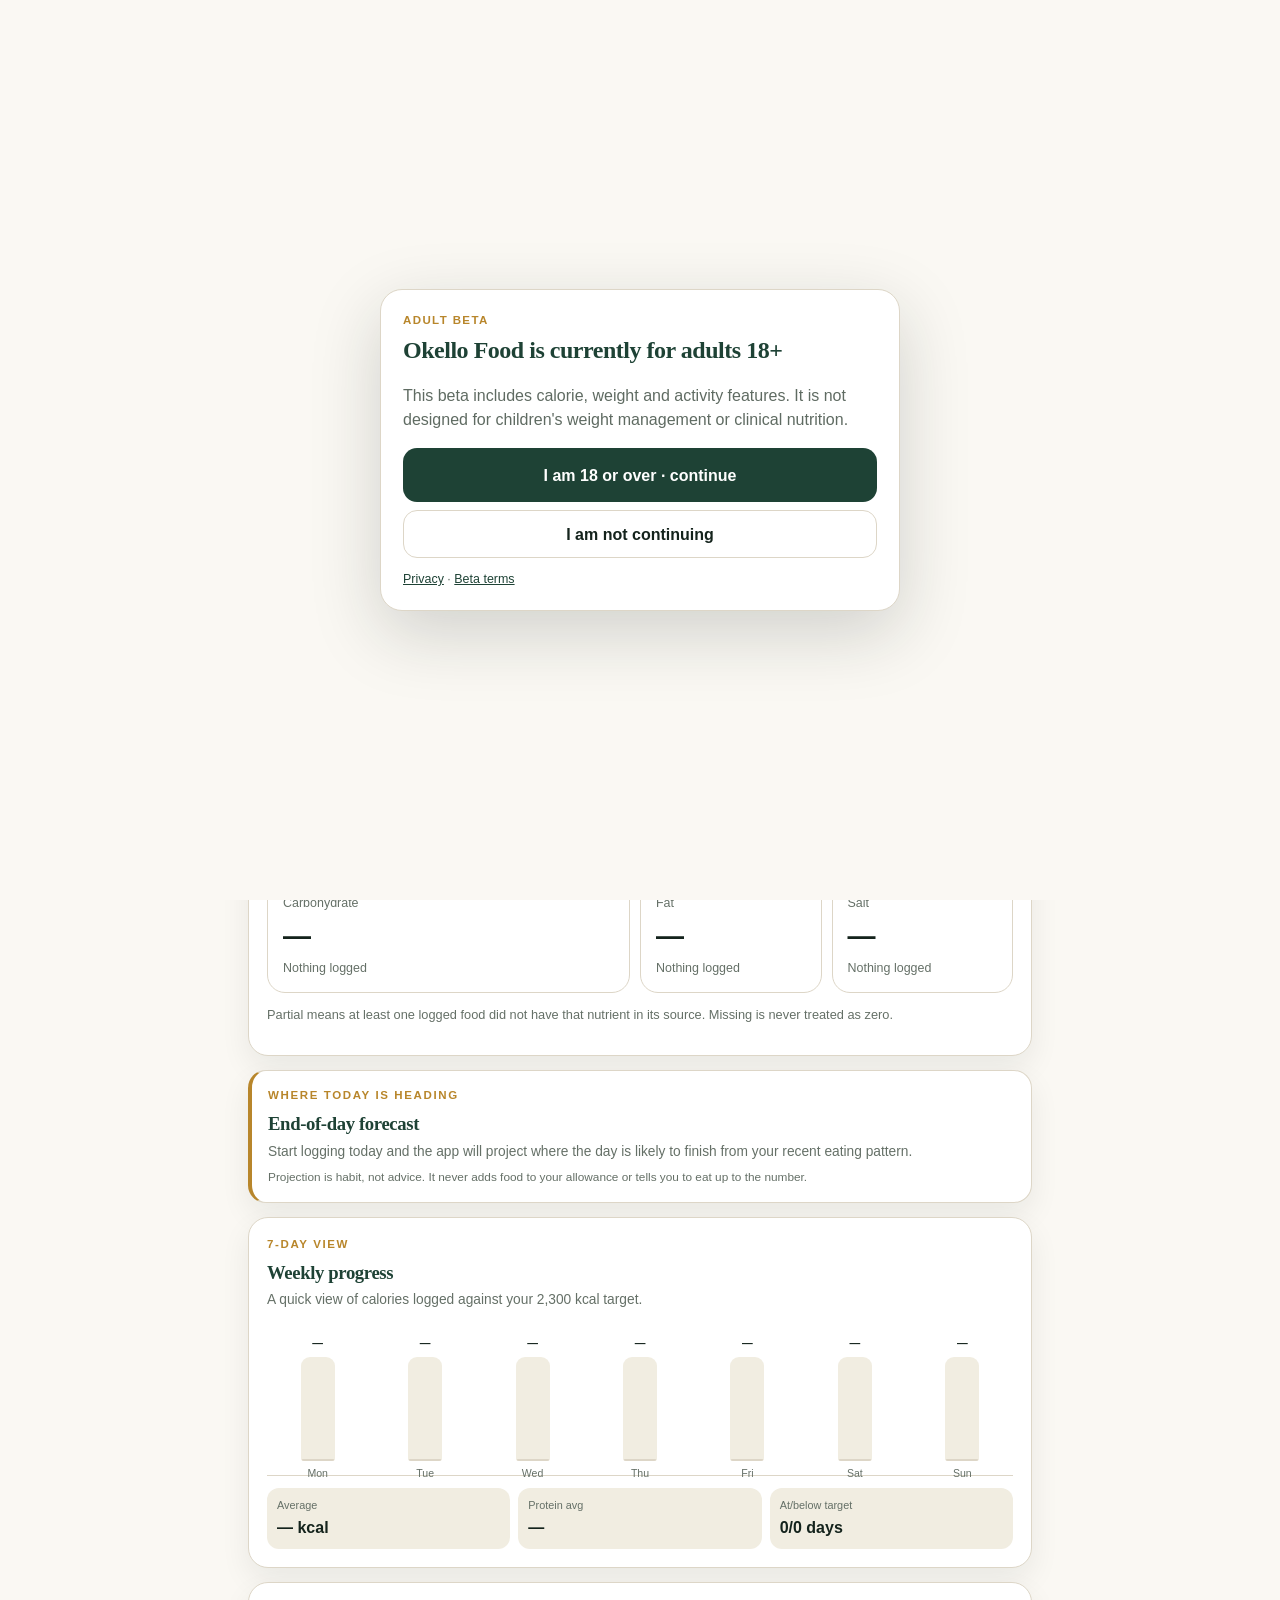
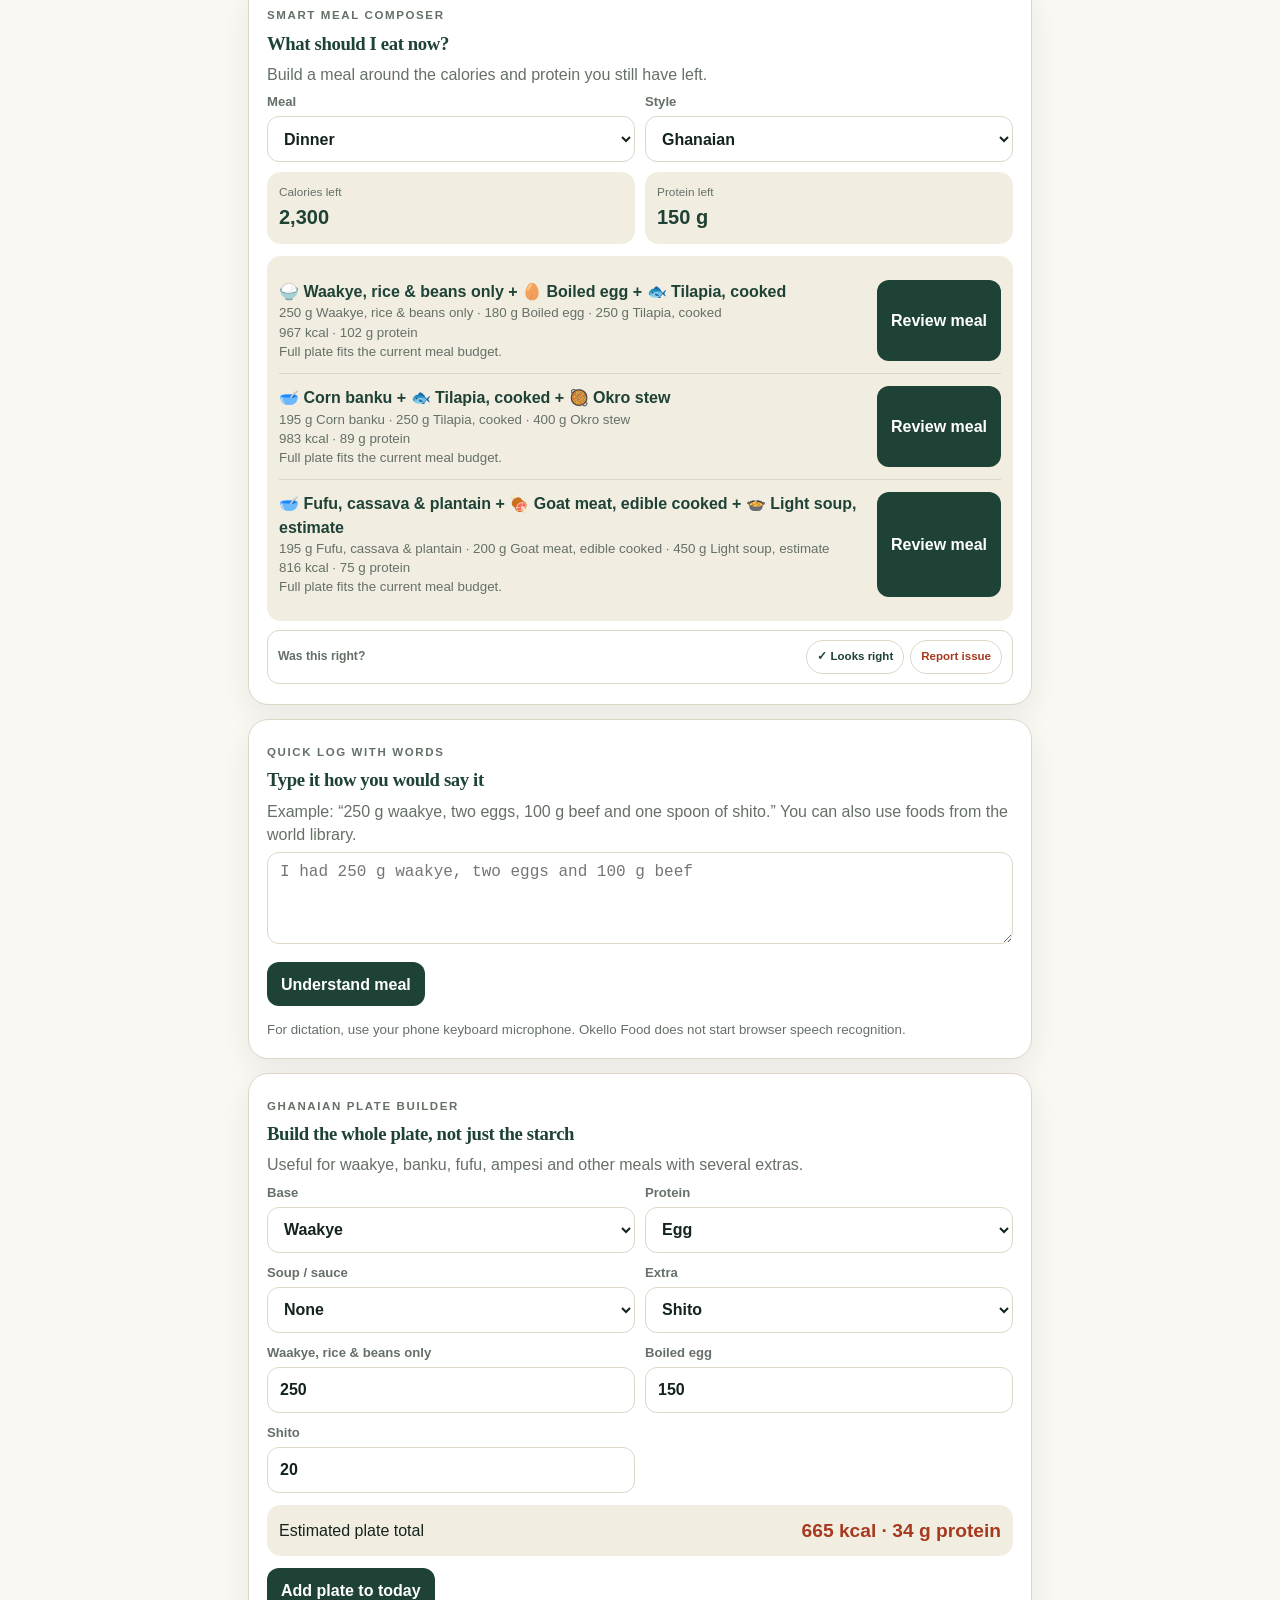
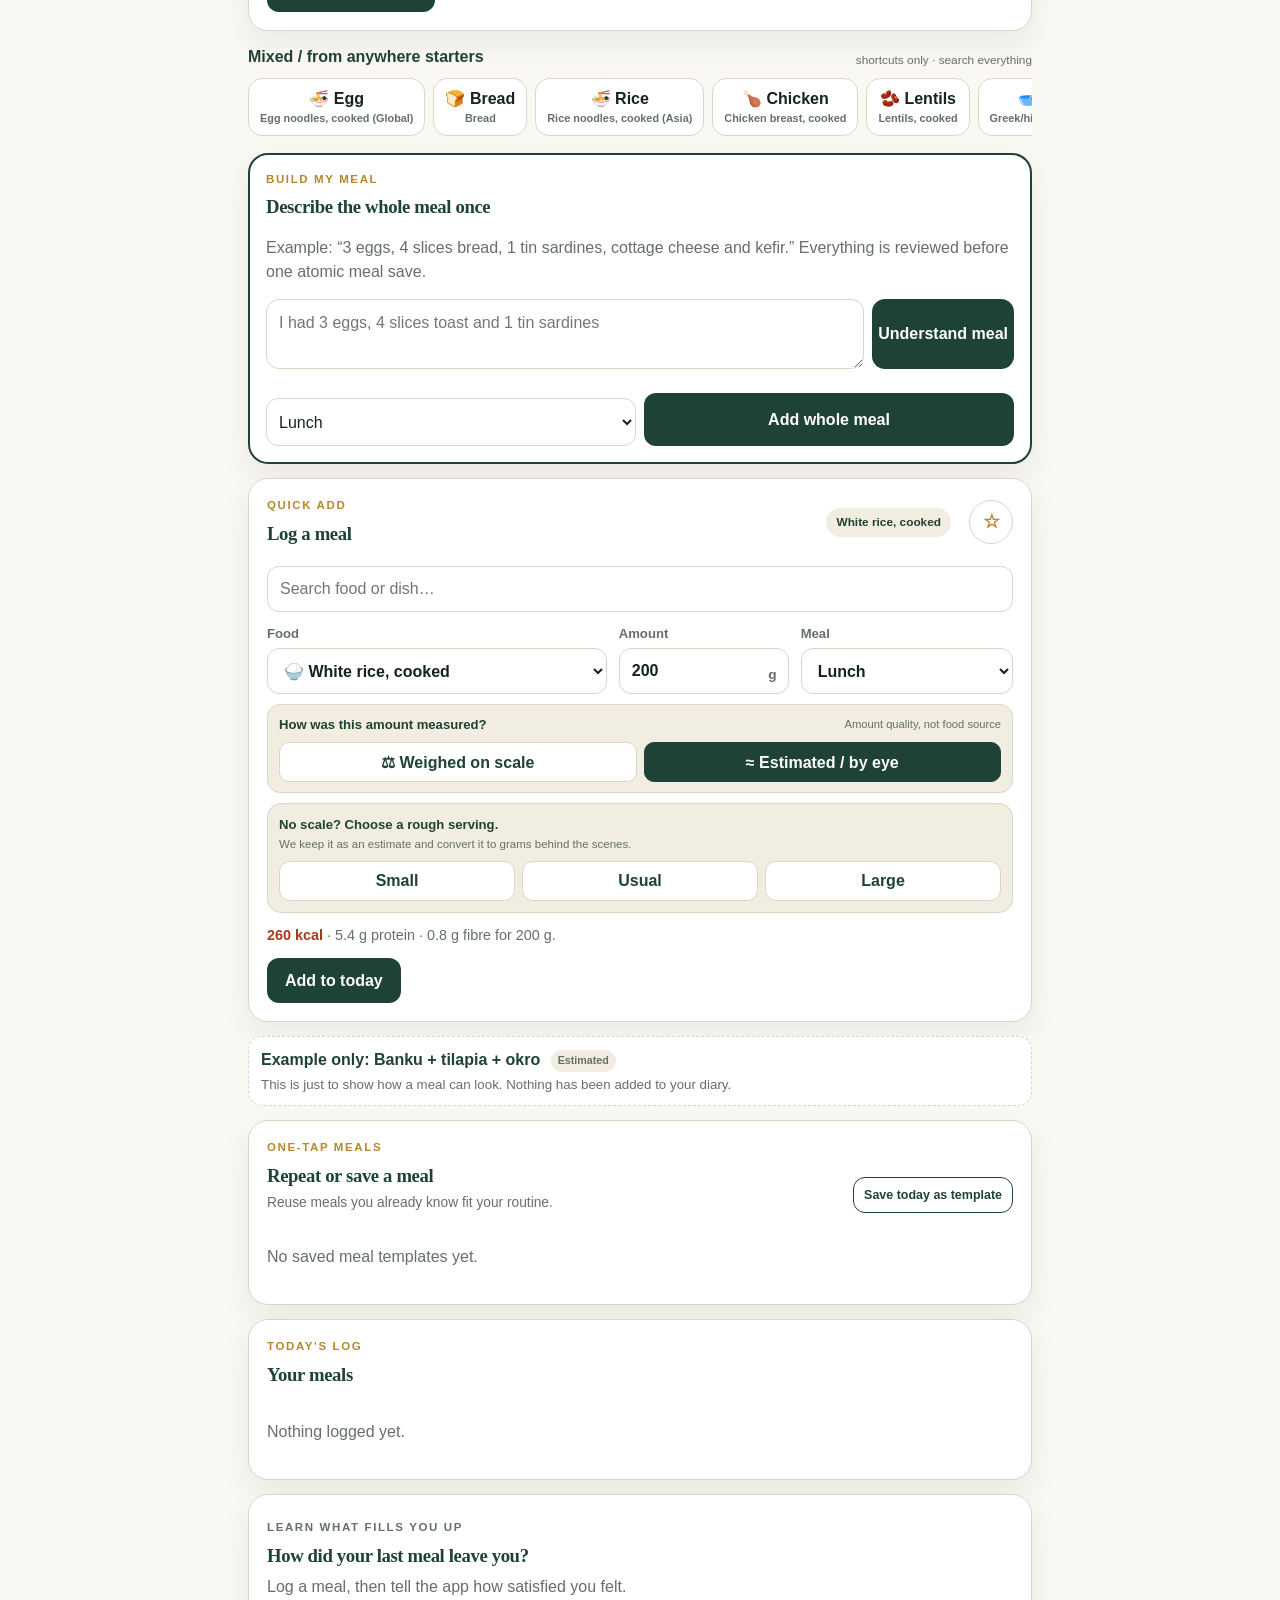
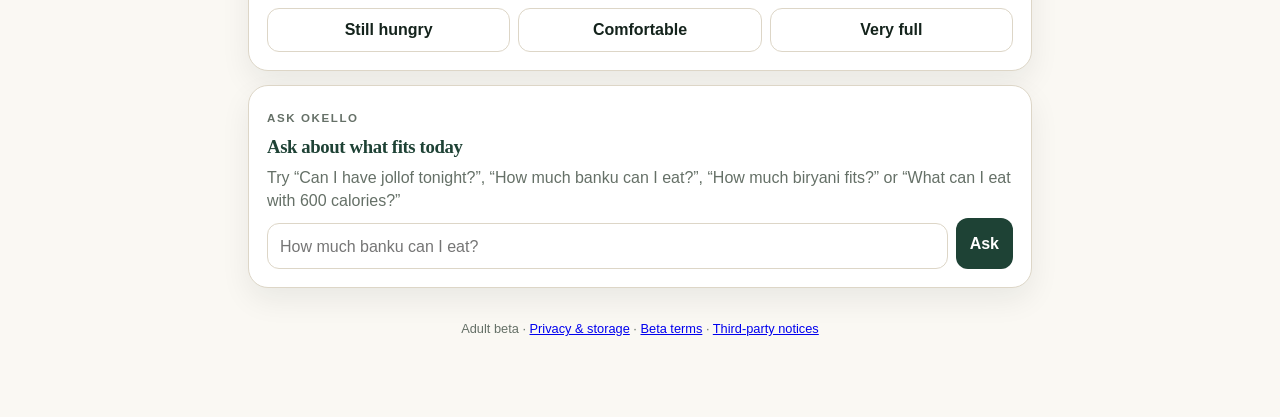
==== index.html @ ccc706e5 "Salt on the Today screen; release v49 Fourth score card sums only entries whose salt is known and re" ====
<!DOCTYPE html>
<html lang="en-GB" class="targets-unconfirmed">
<head>
  <meta charset="utf-8">
  <meta name="viewport" content="width=device-width, initial-scale=1, viewport-fit=cover">
  <meta name="theme-color" content="#1E4235">
  <meta name="apple-mobile-web-app-capable" content="yes">
  <meta name="apple-mobile-web-app-status-bar-style" content="default">
  <meta name="apple-mobile-web-app-title" content="Okello Food">
  <meta name="format-detection" content="telephone=no">
  <meta name="okello-build-id" content="v49-static-20261016-repository-salt-1">
  <title>Okello Food Tracker</title>
  <link rel="manifest" href="manifest.webmanifest">
  <link rel="apple-touch-icon" href="assets/icon-192.png">
  <link rel="icon" href="assets/icon-192.png">
  <link rel="stylesheet" href="styles.css?v=49">
  <style id="target-safety-first-paint">html.targets-unconfirmed .progress-wrap,html.targets-unconfirmed .smart-box{display:none!important}</style>
</head>
<body>
  <div class="app-shell">
    <header class="masthead">
      <div>
        <p class="eyebrow">PERSONAL FOOD TRACKER</p>
        <h1>Okello Food</h1>
        <p class="standfirst">Food from around the world, understood in portions that make sense. West African depth, global usefulness, and your own foods when the library does not know them yet.</p>
      </div>
      <button id="installBtn" class="ghost-btn install-btn" hidden type="button">Add to Home Screen</button>
    </header>

    <section id="v44PrimaryQuestion" class="v44-question" aria-labelledby="v44PrimaryQuestionTitle">
      <h2 id="v44PrimaryQuestionTitle">What did you eat?</h2>
      <p>Search the food first. You can be approximate about the amount.</p>
    </section>

    <nav class="tabs" aria-label="Main sections">
      <button class="tab active" data-tab="today" type="button">Today</button>
      <button class="tab" data-tab="foods" type="button">Foods</button>
      <button class="tab" data-tab="recipes" type="button">Recipes</button>
      <button class="tab" data-tab="history" type="button">History</button>
      <button class="tab" data-tab="settings" type="button">Settings</button>
    </nav>

    <main>
      <section id="tab-today" class="panel active" aria-labelledby="todayTitle">
        <div class="date-row">
          <div><p class="eyebrow">TODAY</p><h2 id="todayTitle"></h2></div>
          <button id="clearTodayBtn" class="text-btn danger" type="button">Clear log</button>
        </div>

        <div class="score-grid">
          <article class="score-card hero-score"><span>Calories</span><strong id="todayCalories">0</strong><small id="calRemainText">Target not set yet</small></article>
          <article class="score-card"><span>Protein</span><strong id="todayProtein">0 g</strong><small id="proteinRemainText">Target not set yet</small></article>
          <article class="score-card"><span>Fibre</span><strong id="todayFibre">0 g</strong><small>From logged foods</small></article>
          <article class="score-card"><span>Salt</span><strong id="todaySalt">—</strong><small id="saltNote">No salt data for today's foods yet</small></article>
        </div>
        <div class="progress-wrap" aria-label="Calorie target progress"><div id="calorieBar" class="progress-bar"></div></div>

        <section class="card quick-add-card">
          <div class="section-heading"><div><p class="eyebrow">QUICK ADD</p><h3>Log a meal</h3></div><span id="selectedFoodBadge" class="pill">Choose a food</span></div>
          <div class="food-search-wrap"><input id="foodSearch" type="search" placeholder="Search food or dish…" autocomplete="off" aria-label="Search foods"><div id="foodSuggestions" class="suggestions" hidden></div></div>
          <div class="form-grid">
            <label>Food<select id="foodSelect"></select></label>
            <label>Amount<div class="input-with-unit"><input id="gramsInput" type="number" inputmode="decimal" min="1" max="5000" value="200"><span>g</span></div></label>
            <label>Meal<select id="mealSelect"><option>Lunch</option><option>Dinner</option><option>Snack</option><option>Other</option></select></label>
          </div>
          <div class="smart-box" aria-live="polite"><div><span class="smart-label">SMART PORTION</span><strong id="smartPortion">—</strong><small id="smartPortionNote">Choose a food first.</small></div><button id="useSmartPortionBtn" class="secondary-btn mini" type="button">Use suggestion</button></div>
          <div id="quickCalc" class="calc-readout" aria-live="polite"></div>
          <button id="addFoodBtn" class="primary-btn" type="button">Add to today</button>
        </section>

        <section class="card"><div class="section-heading"><div><p class="eyebrow">TODAY'S LOG</p><h3>Your meals</h3></div></div><div id="todayLog" class="log-list empty-state">Nothing logged yet.</div></section>
      </section>

      <section id="tab-foods" class="panel" aria-labelledby="foodsTitle">
        <div class="section-heading top-gap"><div><p class="eyebrow">BROWSE FOODS</p><h2 id="foodsTitle">Foods from around the world</h2></div></div>
        <p class="lede">Search everyday staples and dishes across regions. West African foods have deeper coverage today; every region remains searchable, and packet labels or your own recipes are preferred when they are better evidence.</p>
        <input id="librarySearch" class="full-search" type="search" placeholder="Search foods, dishes or cuisines..." aria-label="Search the food library">
        <div class="chips" id="categoryChips"></div>
        <div id="foodLibrary" class="food-grid"></div>

        <section class="card custom-food-card">
          <p class="eyebrow">ADD ANY FOOD</p><h3>Save a food that is not on the list</h3>
          <p class="muted">For packaged food, enter or scan the barcode and I will try to pull the nutrition automatically. If it is not found, copy the values from the label per 100 g.</p>
          <div class="barcode-row"><label>Barcode<input id="barcodeInput" type="text" inputmode="numeric" autocomplete="off" placeholder="e.g. 5000112637922"></label><button id="lookupBarcodeBtn" class="secondary-btn" type="button">Look up</button></div>
          <div id="barcodeStatus" class="lookup-status" aria-live="polite"></div><div id="barcodePreview" class="barcode-preview" hidden></div>
          <div class="form-grid custom-grid">
            <label>Name<input id="customName" type="text" placeholder="e.g. My seeded bread"></label>
            <label>Category<select id="customCategory"><option>Starch</option><option>Protein</option><option>Beans</option><option>Vegetables</option><option>Dairy</option><option>Extras</option><option>Soup</option><option>Complete meal</option><option selected>Custom</option></select></label>
            <label>kcal / 100 g<input id="customKcal" type="number" min="0" step="0.1" inputmode="decimal"></label>
            <label>Protein / 100 g<input id="customProtein" type="number" min="0" step="0.1" inputmode="decimal"></label>
            <label>Fibre / 100 g<input id="customFibre" type="number" min="0" step="0.1" inputmode="decimal"></label>
            <label>Usual serving (g)<input id="customPortion" type="number" min="1" value="100" inputmode="decimal"></label>
          </div>
          <div class="smart-box compact"><div><span class="smart-label">SUGGESTED SERVING NOW</span><strong id="customSmartPortion">—</strong><small id="customSmartNote">Add calories per 100 g to calculate.</small></div></div>
          <button id="saveCustomFoodBtn" class="primary-btn" type="button">Save custom food</button>
        </section>
      </section>

      <section id="tab-recipes" class="panel" aria-labelledby="recipesTitle">
        <div class="section-heading top-gap"><div><p class="eyebrow">RECIPE CALCULATOR</p><h2 id="recipesTitle">Calculate the whole pot once</h2></div></div>
        <p class="lede">Use this for jollof, curries, soups, stews, pasta sauces, biryani, chilli and any home-cooked dish where oil and ingredients vary.</p>
        <section class="card">
          <div class="form-grid two-col"><label>Recipe name<input id="recipeName" type="text" placeholder="e.g. Sunday okro soup"></label><label>Finished pot weight (g)<input id="recipeFinalWeight" type="number" min="1" inputmode="decimal" placeholder="e.g. 3200"></label></div>
          <p class="lede" style="margin:0 0 10px;font-size:.9rem">Use the <strong>raw ingredient</strong> options for anything that goes into the pot uncooked. Picking a cooked food for raw rice or raw meat undercounts the whole pot.</p>
          <div class="recipe-add-row"><select id="recipeFoodSelect"></select><div class="input-with-unit"><input id="recipeIngredientGrams" type="number" min="1" value="100" inputmode="decimal"><span>g</span></div><button id="addIngredientBtn" class="secondary-btn" type="button">Add ingredient</button></div>
          <div id="ingredientList" class="ingredient-list empty-state">No ingredients yet.</div>
          <div id="recipeResult" class="recipe-result" hidden><div><span>Whole pot</span><strong id="recipeTotalCalories">0 kcal</strong></div><div><span>Per 100 g</span><strong id="recipePer100">0 kcal</strong></div><div><span>Protein / 100 g</span><strong id="recipeProtein100">0 g</strong></div></div>
          <div class="button-row"><button id="calculateRecipeBtn" class="secondary-btn" type="button">Calculate</button><button id="saveRecipeBtn" class="primary-btn" type="button">Save recipe</button></div>
          <p class="tiny-note">For bone-in meat, nutrition is approximate unless you use edible meat weight. Water loss changes the finished weight, which is why weighing the finished pot matters.</p>
        </section>
        <section class="card"><div class="section-heading"><div><p class="eyebrow">SAVED RECIPES</p><h3>Your pots</h3></div></div><div id="savedRecipes" class="log-list empty-state">No saved recipes yet.</div></section>
      </section>

      <section id="tab-history" class="panel" aria-labelledby="historyTitle"><div class="section-heading top-gap"><div><p class="eyebrow">HISTORY</p><h2 id="historyTitle">Daily totals</h2></div></div><div id="historyList" class="history-list empty-state">Your completed days will appear here.</div></section>

      <section id="tab-settings" class="panel" aria-labelledby="settingsTitle">
        <div class="section-heading top-gap"><div><p class="eyebrow">SETTINGS</p><h2 id="settingsTitle">Your targets</h2></div></div>
        <section class="card"><div class="form-grid two-col"><label>Daily calorie target<input id="targetCalories" type="number" min="1200" max="6000" placeholder="Enter your target"></label><label>Daily protein target (g)<input id="targetProtein" type="number" min="20" max="400" placeholder="Enter your target"></label></div><button id="saveTargetsBtn" class="primary-btn" type="button">Save targets</button><p class="tiny-note">For new users, target-based guidance stays off until you choose and confirm your own targets.</p></section>
        <section class="card"><p class="eyebrow">SMART PORTIONS</p><h3>Built around your eating pattern</h3><p class="muted">If you have confirmed your own targets, the suggestion engine uses them as a practical budget and keeps habit learning separate from recommendation.</p><p class="tiny-note">A Smart Portion is a starting estimate, not a requirement. Your direct amount entry always wins.</p></section>
        <section class="card"><p class="eyebrow">BACKUP</p><h3>Keep your history safe</h3><p class="muted">Your data stays on this device. Export a backup occasionally, especially before changing phones or clearing browser website data.</p><div class="button-row"><button id="exportBtn" class="secondary-btn" type="button">Export backup</button><label class="secondary-btn file-label">Import backup<input id="importInput" type="file" accept="application/json" hidden></label></div></section>
        <section class="card install-help"><p class="eyebrow">INSTALL</p><h3>Keep Okello Food on your Home Screen</h3><p class="muted"><strong>iPhone:</strong> open in Safari, tap Share, then Add to Home Screen.</p><p class="muted"><strong>Android:</strong> open in Chrome, open the menu, then choose Install app or Add to Home screen.</p><p class="tiny-note">Once installed, core logging can work offline. Online packaged-product search and new barcode lookups still need a connection.</p></section>
        <section class="card disclaimer"><p class="eyebrow">NOTE</p><p>Nutrition figures are practical estimates, not laboratory measurements. Mixed dishes from every cuisine can vary sharply by recipe, especially oil-heavy meals, curries, soups, stews, rice dishes and takeaways. Use packet labels, barcode data or your own recipe calculator where you can.</p></section>
      </section>
    </main>

    <footer class="tiny-note" style="padding:18px 4px 34px;text-align:center">
      Adult beta · <a href="privacy.html">Privacy & storage</a> · <a href="beta-terms.html">Beta terms</a> · <a href="third-party-notices.html">Third-party notices</a>
    </footer>
  </div>
  <div id="toast" class="toast" role="status" aria-live="polite"></div>
  <script>
    (() => {
      const question = document.getElementById('v44PrimaryQuestion');
      if (!question) return;
      const reconcile = () => {
        const hub = document.querySelector('.global-hub');
        if (!hub) return false;
        if (question.parentElement !== hub) hub.insertBefore(question, hub.firstChild);
        hub.querySelectorAll('.v44-question').forEach(node => {
          if (node !== question) node.remove();
        });
        return !!window.OkelloFirstRunV44;
      };
      const observer = new MutationObserver(() => {
        if (reconcile()) observer.disconnect();
      });
      observer.observe(document.body, {childList:true, subtree:true});
      reconcile();
      setTimeout(() => observer.disconnect(), 10000);
    })();
  </script>
  <script src="bootstrap-v14.js?v=49" defer></script>
</body>
</html>
---- styles.css ----
:root{
  --paper:#FAF8F3;--ink:#14231C;--forest:#1E4235;--gold:#B8862B;--clay:#A63A20;
  --muted:#657067;--rule:#DDD6C7;--tint:#F1EDE1;--white:#FFFFFF;--success:#326B51;
  --shadow:0 12px 30px rgba(20,35,28,.07);
}
*{box-sizing:border-box}
html{-webkit-text-size-adjust:100%;background:var(--paper)}
body{margin:0;background:var(--paper);color:var(--ink);font-family:Inter,ui-sans-serif,-apple-system,BlinkMacSystemFont,"Segoe UI",Roboto,Helvetica,Arial,sans-serif;line-height:1.45}
button,input,select{font:inherit}button{cursor:pointer}.app-shell{max-width:820px;margin:0 auto;padding:calc(22px + env(safe-area-inset-top)) 18px calc(44px + env(safe-area-inset-bottom))}
.masthead{display:flex;align-items:flex-start;justify-content:space-between;gap:20px;padding-bottom:20px;border-bottom:2px solid var(--forest)}
.eyebrow{font-size:.72rem;letter-spacing:.14em;font-weight:800;color:var(--gold);margin:0 0 6px}h1,h2,h3{font-family:"Iowan Old Style","Palatino Linotype",Palatino,Georgia,serif;color:var(--forest);margin:0;letter-spacing:-.02em}h1{font-size:2.5rem;line-height:1}.standfirst,.lede,.muted,.tiny-note{color:var(--muted)}.standfirst{margin:10px 0 0;max-width:36rem}.tiny-note{font-size:.8rem}.lede{margin-top:8px}
.tabs{position:sticky;top:0;z-index:20;display:flex;gap:6px;overflow-x:auto;padding:12px 0;background:rgba(250,248,243,.96);backdrop-filter:blur(10px);border-bottom:1px solid var(--rule);scrollbar-width:none}.tabs::-webkit-scrollbar{display:none}.tab{flex:0 0 auto;min-height:42px;border:1px solid var(--rule);border-radius:999px;background:var(--white);color:var(--muted);padding:8px 14px;font-weight:700}.tab.active{background:var(--forest);color:white;border-color:var(--forest)}.panel{display:none}.panel.active{display:block}.top-gap{margin-top:24px}
.date-row,.section-heading{display:flex;justify-content:space-between;align-items:flex-end;gap:16px}.date-row{padding:24px 0 16px}.section-heading{margin-bottom:14px}.score-grid{display:grid;grid-template-columns:2fr 1fr 1fr;gap:10px}.score-card{background:var(--white);border:1px solid var(--rule);border-radius:18px;padding:15px;min-width:0}.score-card span,.score-card small{display:block;color:var(--muted);font-size:.78rem}.score-card strong{display:block;font-size:1.75rem;letter-spacing:-.03em;margin:3px 0}.hero-score strong{font-size:2.2rem;color:var(--clay)}.progress-wrap{height:9px;background:#E7E1D6;border-radius:999px;overflow:hidden;margin:12px 0 20px}.progress-bar{height:100%;width:0;background:var(--success);transition:width .25s ease}.progress-bar.over{background:var(--clay)}
.card{background:var(--white);border:1px solid var(--rule);border-radius:20px;padding:18px;margin:14px 0;box-shadow:var(--shadow)}.form-grid{display:grid;grid-template-columns:1.6fr .8fr 1fr;gap:12px}.form-grid.two-col{grid-template-columns:1fr 1fr}.custom-grid{grid-template-columns:1.5fr 1fr repeat(4,1fr)}label{font-size:.82rem;font-weight:700;color:var(--muted)}input,select{width:100%;min-height:46px;border:1px solid var(--rule);border-radius:12px;background:#fff;color:var(--ink);padding:10px 12px;margin-top:5px;font-size:16px}input:focus,select:focus,button:focus-visible{outline:3px solid rgba(184,134,43,.35);outline-offset:2px;border-color:var(--gold)}.input-with-unit{position:relative}.input-with-unit input{padding-right:34px}.input-with-unit span{position:absolute;right:12px;top:50%;transform:translateY(-22%);color:var(--muted);font-size:.85rem}
.primary-btn,.secondary-btn,.ghost-btn,.text-btn,.file-label{min-height:44px;border-radius:12px;font-weight:800}.primary-btn{border:0;background:var(--forest);color:white;padding:11px 18px}.secondary-btn,.ghost-btn,.file-label{border:1px solid var(--forest);background:white;color:var(--forest);padding:10px 15px}.secondary-btn.mini{min-height:36px;padding:7px 10px;font-size:.78rem}.text-btn{border:0;background:transparent;color:var(--forest);padding:8px}.danger{color:var(--clay)}.button-row{display:flex;gap:10px;flex-wrap:wrap;margin-top:14px}.install-btn{white-space:nowrap}
.food-search-wrap{position:relative;margin-bottom:12px}.suggestions{position:absolute;left:0;right:0;top:calc(100% + 4px);z-index:30;background:white;border:1px solid var(--rule);border-radius:14px;box-shadow:var(--shadow);max-height:300px;overflow:auto}.suggestion{display:flex;align-items:center;justify-content:space-between;gap:12px;width:100%;border:0;border-bottom:1px solid var(--rule);background:white;padding:11px 13px;text-align:left}.suggestion:last-child{border-bottom:0}.suggestion small{color:var(--muted)}.pill{font-size:.74rem;border-radius:999px;background:var(--tint);padding:6px 10px;color:var(--forest);font-weight:800}.calc-readout{margin:12px 0;color:var(--muted);font-size:.9rem}.calc-readout strong{color:var(--clay)}
.smart-box{display:flex;align-items:center;justify-content:space-between;gap:14px;background:var(--tint);border:1px solid #E4D9BE;border-radius:16px;padding:13px 14px;margin:13px 0}.smart-box>div{min-width:0}.smart-box strong{display:block;color:var(--forest);font-size:1.35rem;margin:2px 0}.smart-box small{display:block;color:var(--muted);font-size:.78rem}.smart-label{font-size:.66rem;letter-spacing:.12em;color:var(--gold);font-weight:900}.smart-box.compact{margin-top:14px}
.log-list{display:grid;gap:0}.log-row{display:grid;grid-template-columns:1fr auto;gap:14px;padding:13px 0;border-bottom:1px solid var(--rule)}.log-row:last-child{border-bottom:0}.log-row .meta{color:var(--muted);font-size:.82rem}.log-row .numbers{text-align:right}.log-row .numbers strong{display:block}.remove-btn{border:0;background:transparent;color:var(--clay);font-size:.75rem;padding:3px 0;text-decoration:underline}.empty-state{color:var(--muted);padding:18px 0}.full-search{margin:12px 0}.chips{display:flex;gap:8px;overflow-x:auto;padding:4px 0 12px;scrollbar-width:none}.chip{flex:0 0 auto;border:1px solid var(--rule);background:white;color:var(--muted);border-radius:999px;padding:8px 12px;font-size:.82rem;font-weight:700}.chip.active{background:var(--forest);color:white;border-color:var(--forest)}
.food-grid{display:grid;grid-template-columns:repeat(2,1fr);gap:10px}.food-card{border:1px solid var(--rule);background:white;border-radius:17px;padding:14px;display:grid;grid-template-columns:auto 1fr;gap:10px;align-items:start}.food-emoji{font-size:1.8rem;line-height:1}.food-thumb{width:54px;height:54px;border-radius:12px;object-fit:cover;border:1px solid var(--rule);background:var(--tint)}.food-card h4{margin:0 0 3px;font-size:1rem}.food-card p{margin:0;color:var(--muted);font-size:.8rem}.food-card .portion{margin-top:7px;color:var(--clay);font-weight:800}.food-card .smart-line{margin-top:5px;color:var(--forest);font-size:.8rem;font-weight:800}.food-card button{grid-column:1/-1;border:0;background:var(--tint);color:var(--forest);border-radius:10px;padding:8px;font-weight:800}
.barcode-row{display:grid;grid-template-columns:1fr auto;gap:10px;align-items:end;margin:14px 0 4px}.lookup-status{min-height:20px;color:var(--muted);font-size:.82rem;margin-bottom:8px}.barcode-preview{display:flex;align-items:center;gap:12px;border:1px solid var(--rule);background:var(--tint);padding:10px;border-radius:14px;margin-bottom:12px}.barcode-preview img{width:64px;height:64px;border-radius:10px;object-fit:contain;background:white}.barcode-preview strong{display:block}.barcode-preview small{color:var(--muted)}
.recipe-add-row{display:grid;grid-template-columns:1fr 130px auto;gap:10px;align-items:end;margin-top:12px}.ingredient-list{margin-top:12px}.ingredient-row{display:flex;justify-content:space-between;gap:12px;padding:10px 0;border-bottom:1px solid var(--rule)}.ingredient-row small{color:var(--muted)}.recipe-result{display:grid;grid-template-columns:repeat(3,1fr);gap:10px;margin-top:14px;padding:14px;background:var(--tint);border-radius:14px}.recipe-result span{display:block;font-size:.75rem;color:var(--muted)}.recipe-result strong{display:block;margin-top:3px}.history-list{display:grid;gap:10px;margin-top:14px}.history-card{background:white;border:1px solid var(--rule);border-radius:16px;padding:14px;display:flex;align-items:center;justify-content:space-between;gap:14px}.history-card .totals{text-align:right}.history-card small{color:var(--muted)}.install-help ol{padding-left:22px}.install-help li{margin:7px 0}.disclaimer{border-left:4px solid var(--gold)}.toast{position:fixed;left:50%;bottom:calc(18px + env(safe-area-inset-bottom));transform:translate(-50%,20px);background:var(--forest);color:white;padding:10px 15px;border-radius:999px;opacity:0;pointer-events:none;transition:.2s;z-index:100;font-size:.86rem}.toast.show{opacity:1;transform:translate(-50%,0)}
@media(max-width:700px){.app-shell{padding-left:14px;padding-right:14px}.masthead{display:block}.install-btn{margin-top:14px}.score-grid{grid-template-columns:1fr 1fr}.hero-score{grid-column:1/-1}.form-grid,.form-grid.two-col,.custom-grid{grid-template-columns:1fr}.food-grid{grid-template-columns:1fr}.recipe-add-row,.barcode-row{grid-template-columns:1fr}.recipe-result{grid-template-columns:1fr}.date-row,.section-heading{align-items:flex-start}.section-heading{flex-direction:column}.pill{align-self:flex-start}.smart-box{align-items:flex-start;flex-direction:column}.smart-box .secondary-btn{width:100%}}
@media(prefers-reduced-motion:reduce){*{scroll-behavior:auto!important;transition:none!important}}
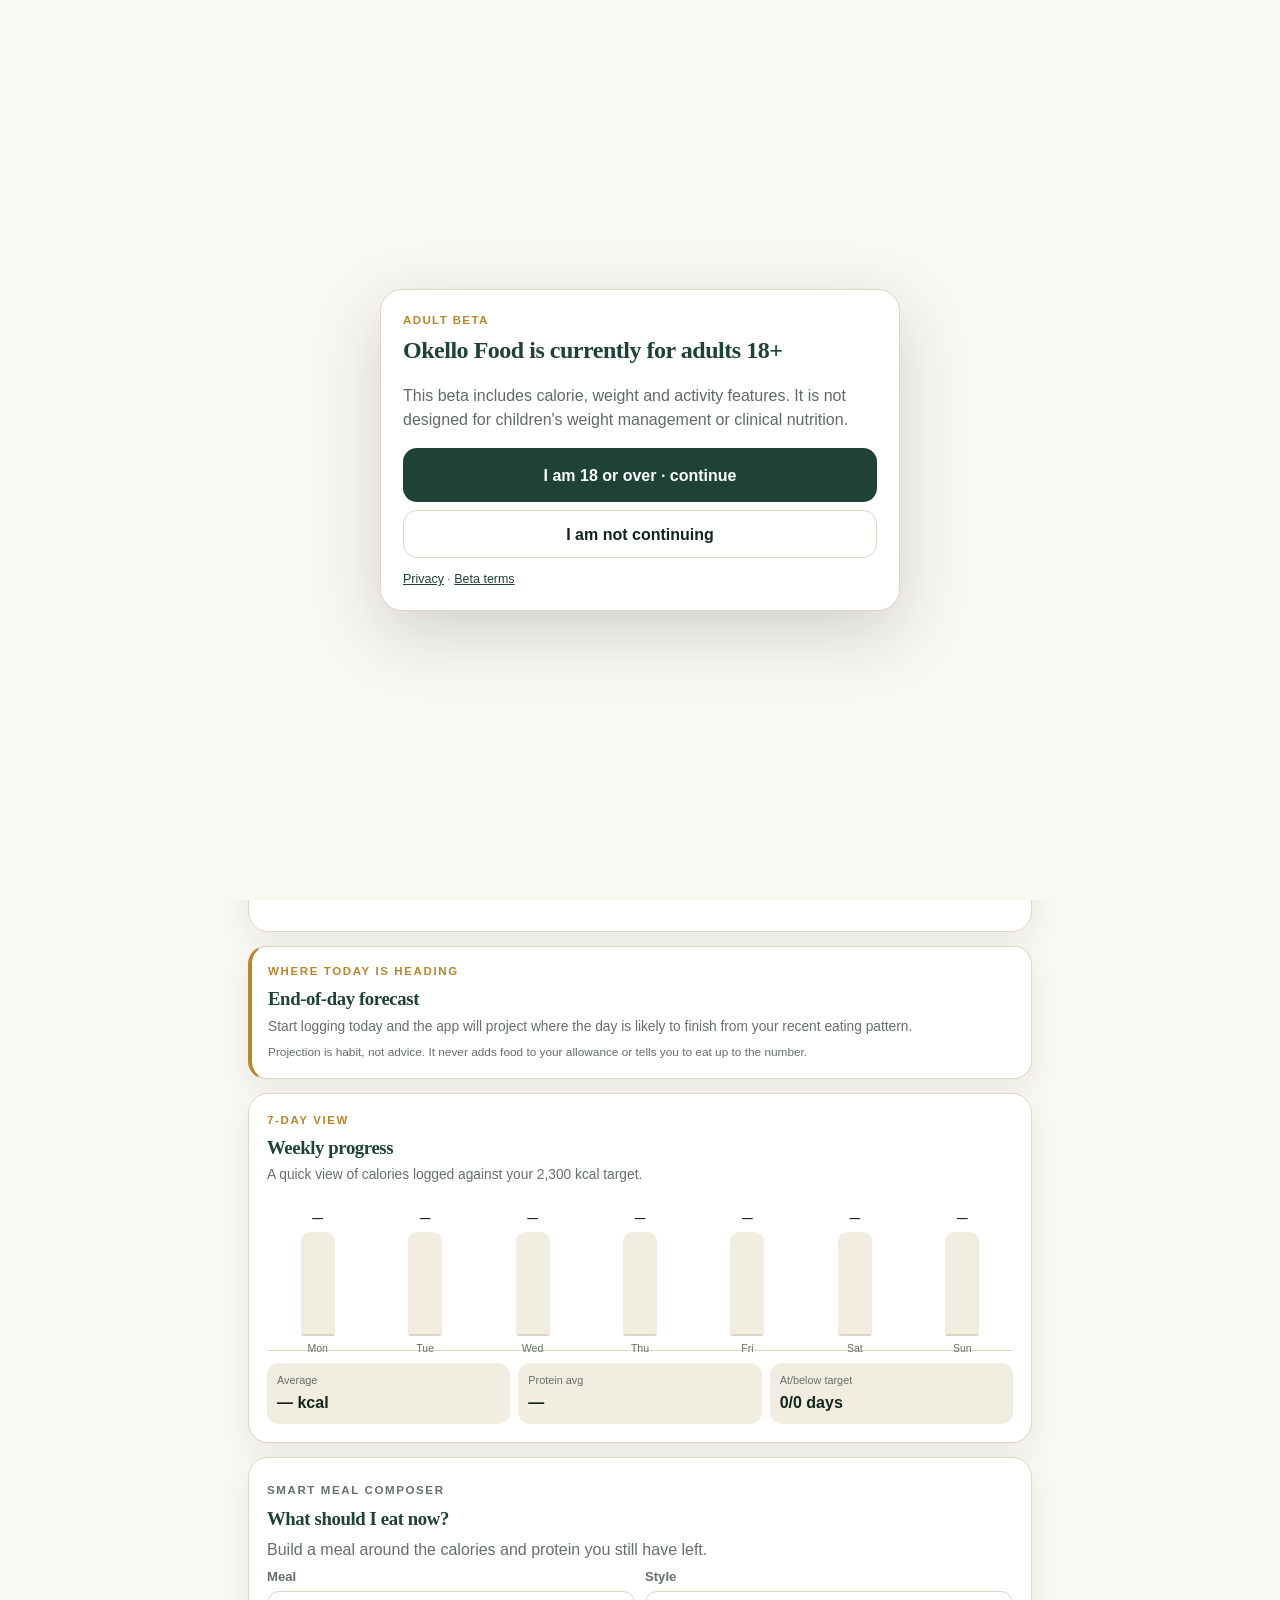
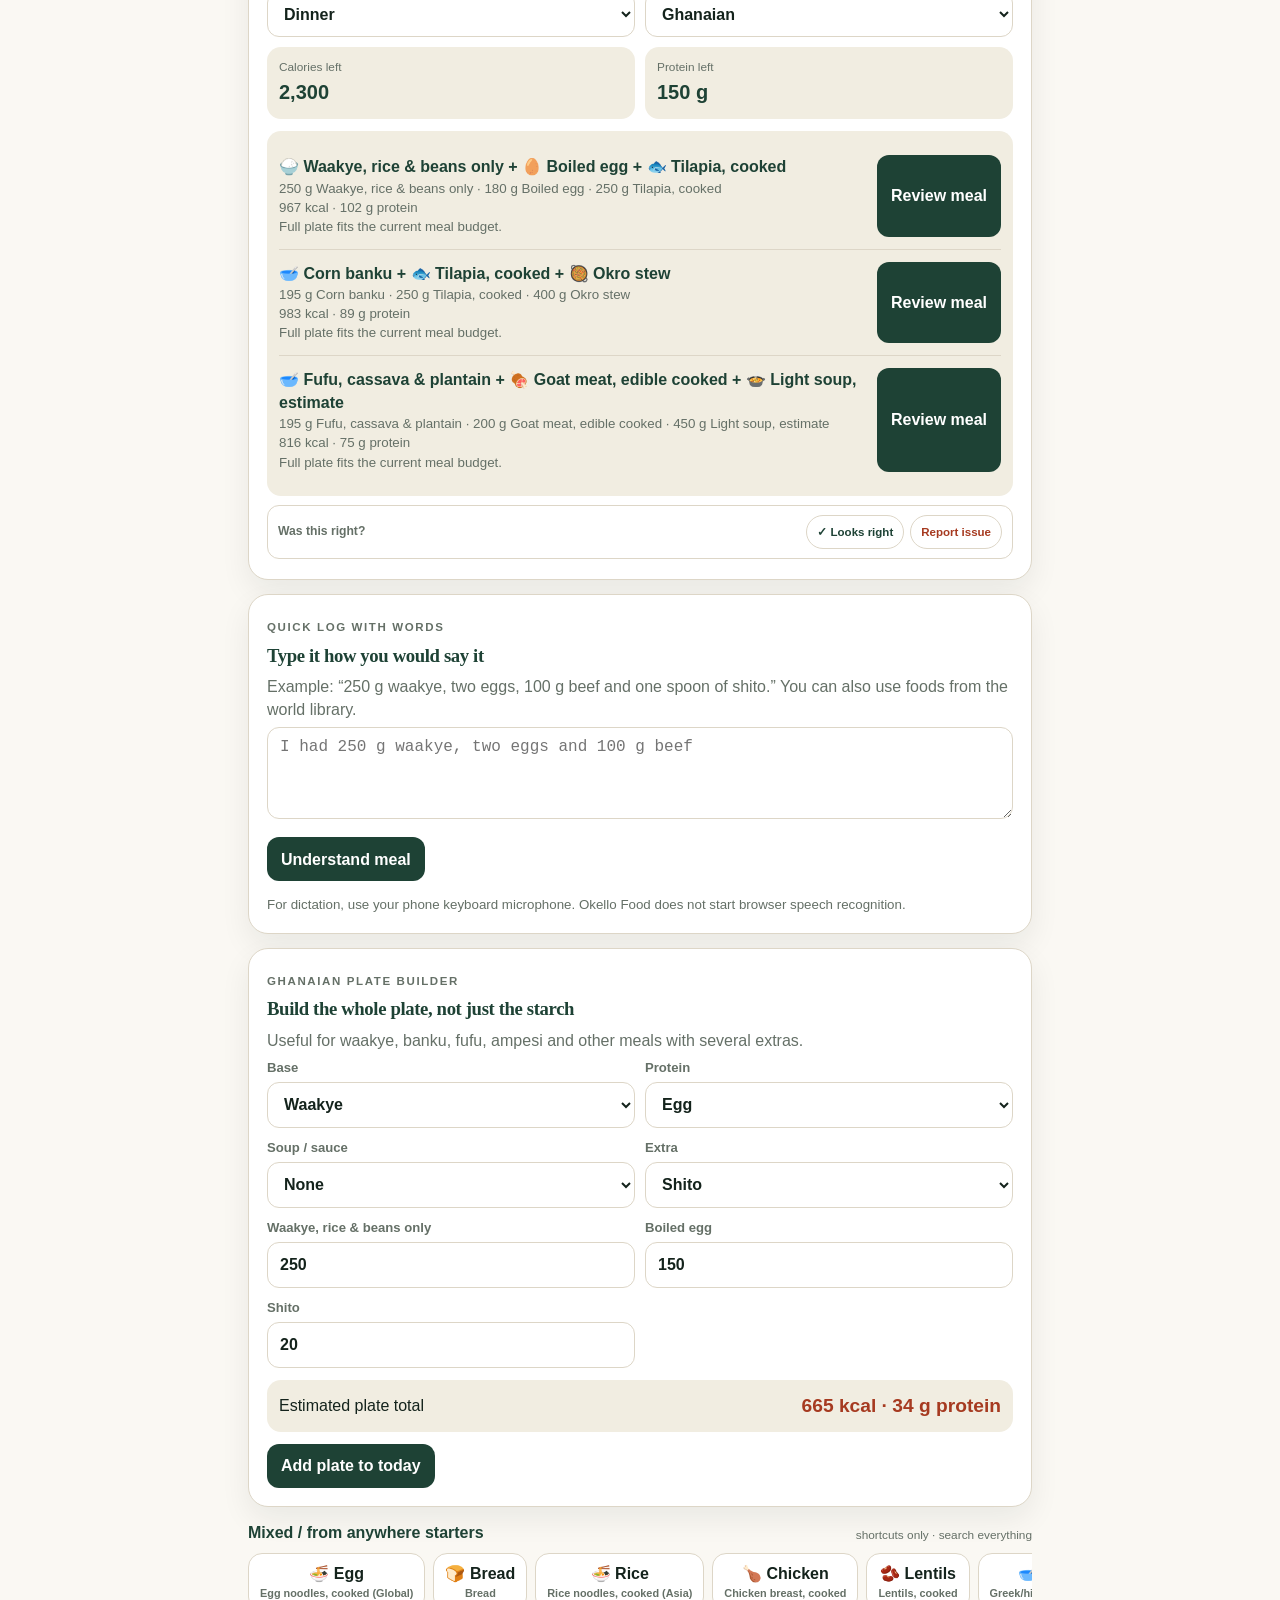
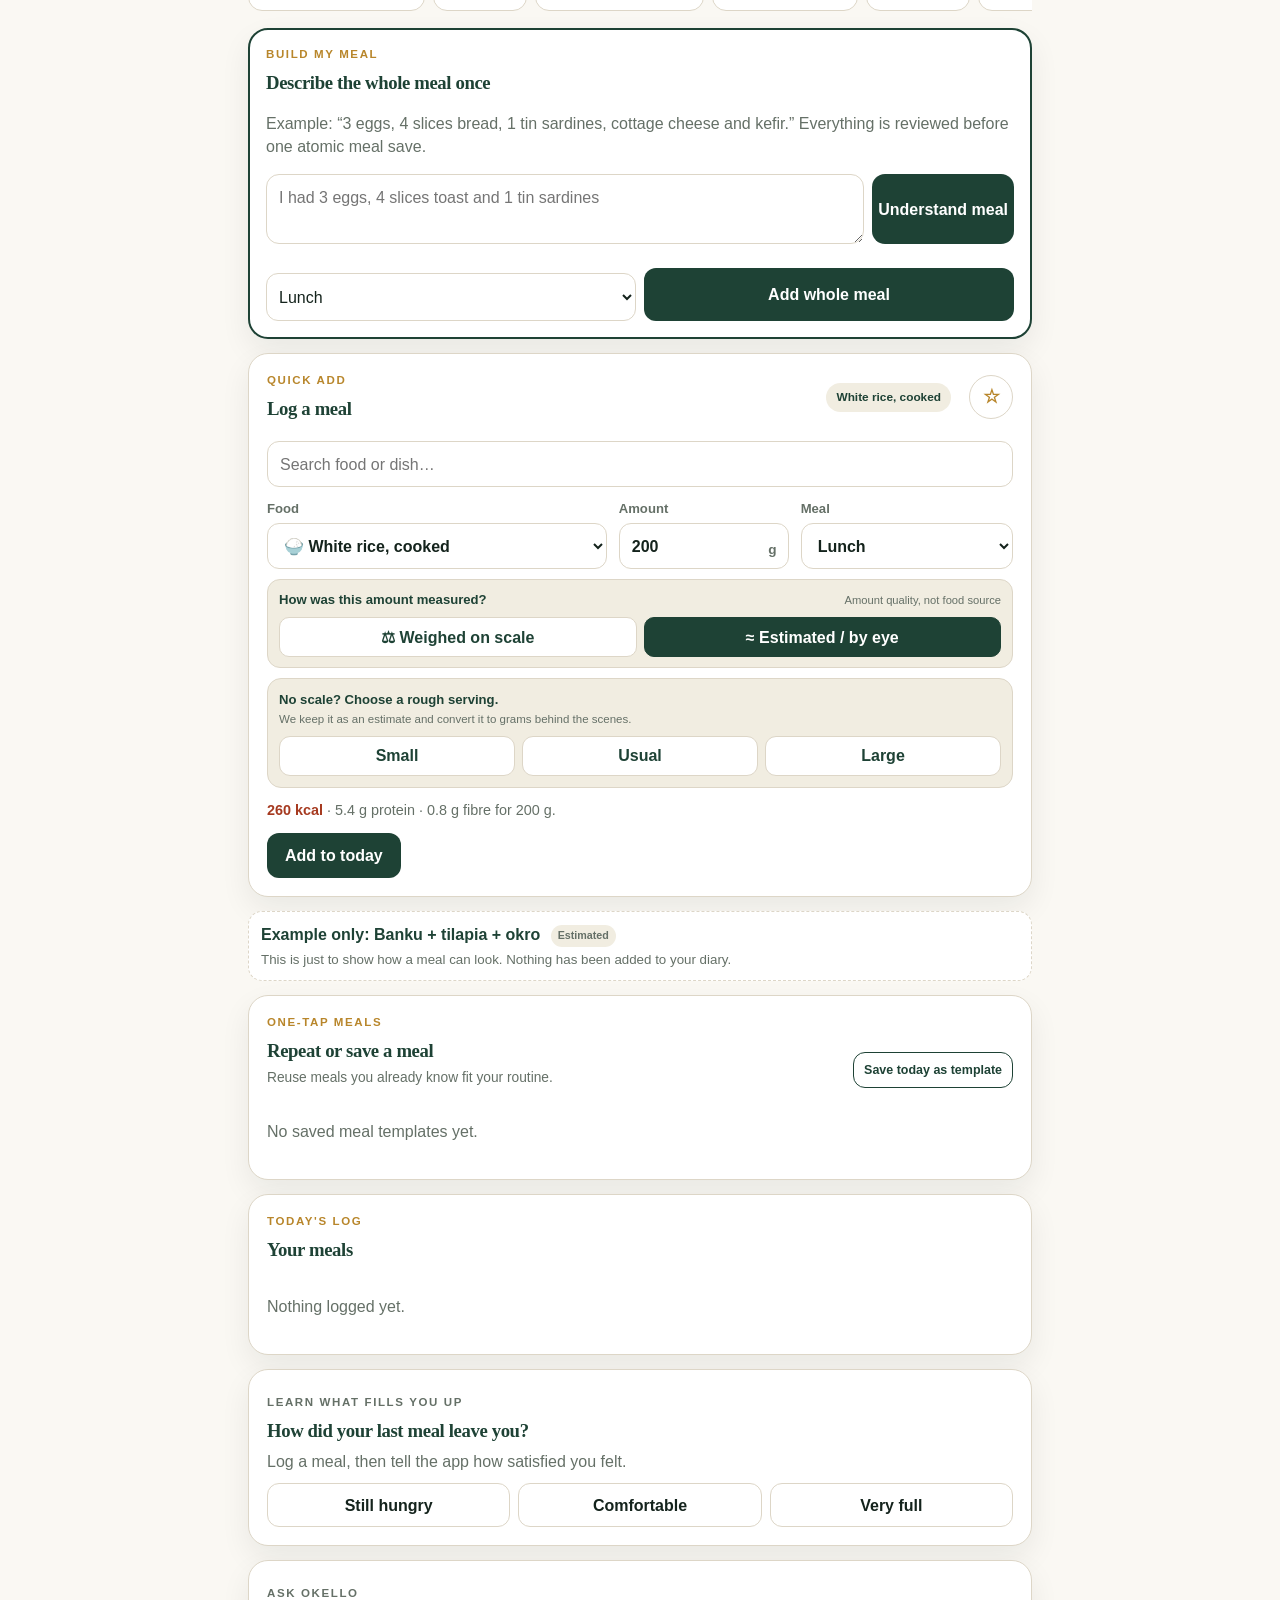
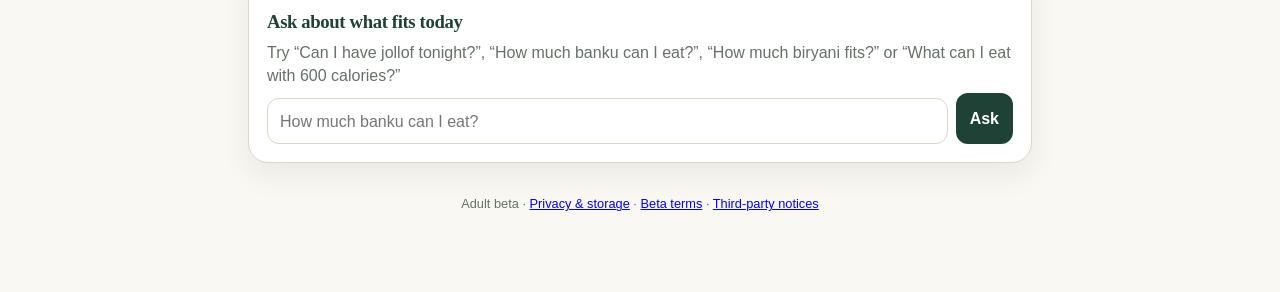
==== commit a5aaceda: "Merge PR #13: v48 housekeeping v48 housekeeping: close #12, retire bridge and dead code, run snapsho" ====
--- a/index.html
+++ b/index.html
@@ -8,12 +8,12 @@
   <meta name="apple-mobile-web-app-status-bar-style" content="default">
   <meta name="apple-mobile-web-app-title" content="Okello Food">
   <meta name="format-detection" content="telephone=no">
-  <meta name="okello-build-id" content="v49-static-20261016-repository-salt-1">
+  <meta name="okello-build-id" content="v48-static-20261016-housekeeping-1">
   <title>Okello Food Tracker</title>
   <link rel="manifest" href="manifest.webmanifest">
   <link rel="apple-touch-icon" href="assets/icon-192.png">
   <link rel="icon" href="assets/icon-192.png">
-  <link rel="stylesheet" href="styles.css?v=49">
+  <link rel="stylesheet" href="styles.css?v=48">
   <style id="target-safety-first-paint">html.targets-unconfirmed .progress-wrap,html.targets-unconfirmed .smart-box{display:none!important}</style>
 </head>
 <body>
@@ -51,7 +51,6 @@
           <article class="score-card hero-score"><span>Calories</span><strong id="todayCalories">0</strong><small id="calRemainText">Target not set yet</small></article>
           <article class="score-card"><span>Protein</span><strong id="todayProtein">0 g</strong><small id="proteinRemainText">Target not set yet</small></article>
           <article class="score-card"><span>Fibre</span><strong id="todayFibre">0 g</strong><small>From logged foods</small></article>
-          <article class="score-card"><span>Salt</span><strong id="todaySalt">—</strong><small id="saltNote">No salt data for today's foods yet</small></article>
         </div>
         <div class="progress-wrap" aria-label="Calorie target progress"><div id="calorieBar" class="progress-bar"></div></div>
 
@@ -149,6 +148,6 @@
       setTimeout(() => observer.disconnect(), 10000);
     })();
   </script>
-  <script src="bootstrap-v14.js?v=49" defer></script>
+  <script src="bootstrap-v14.js?v=48" defer></script>
 </body>
 </html>
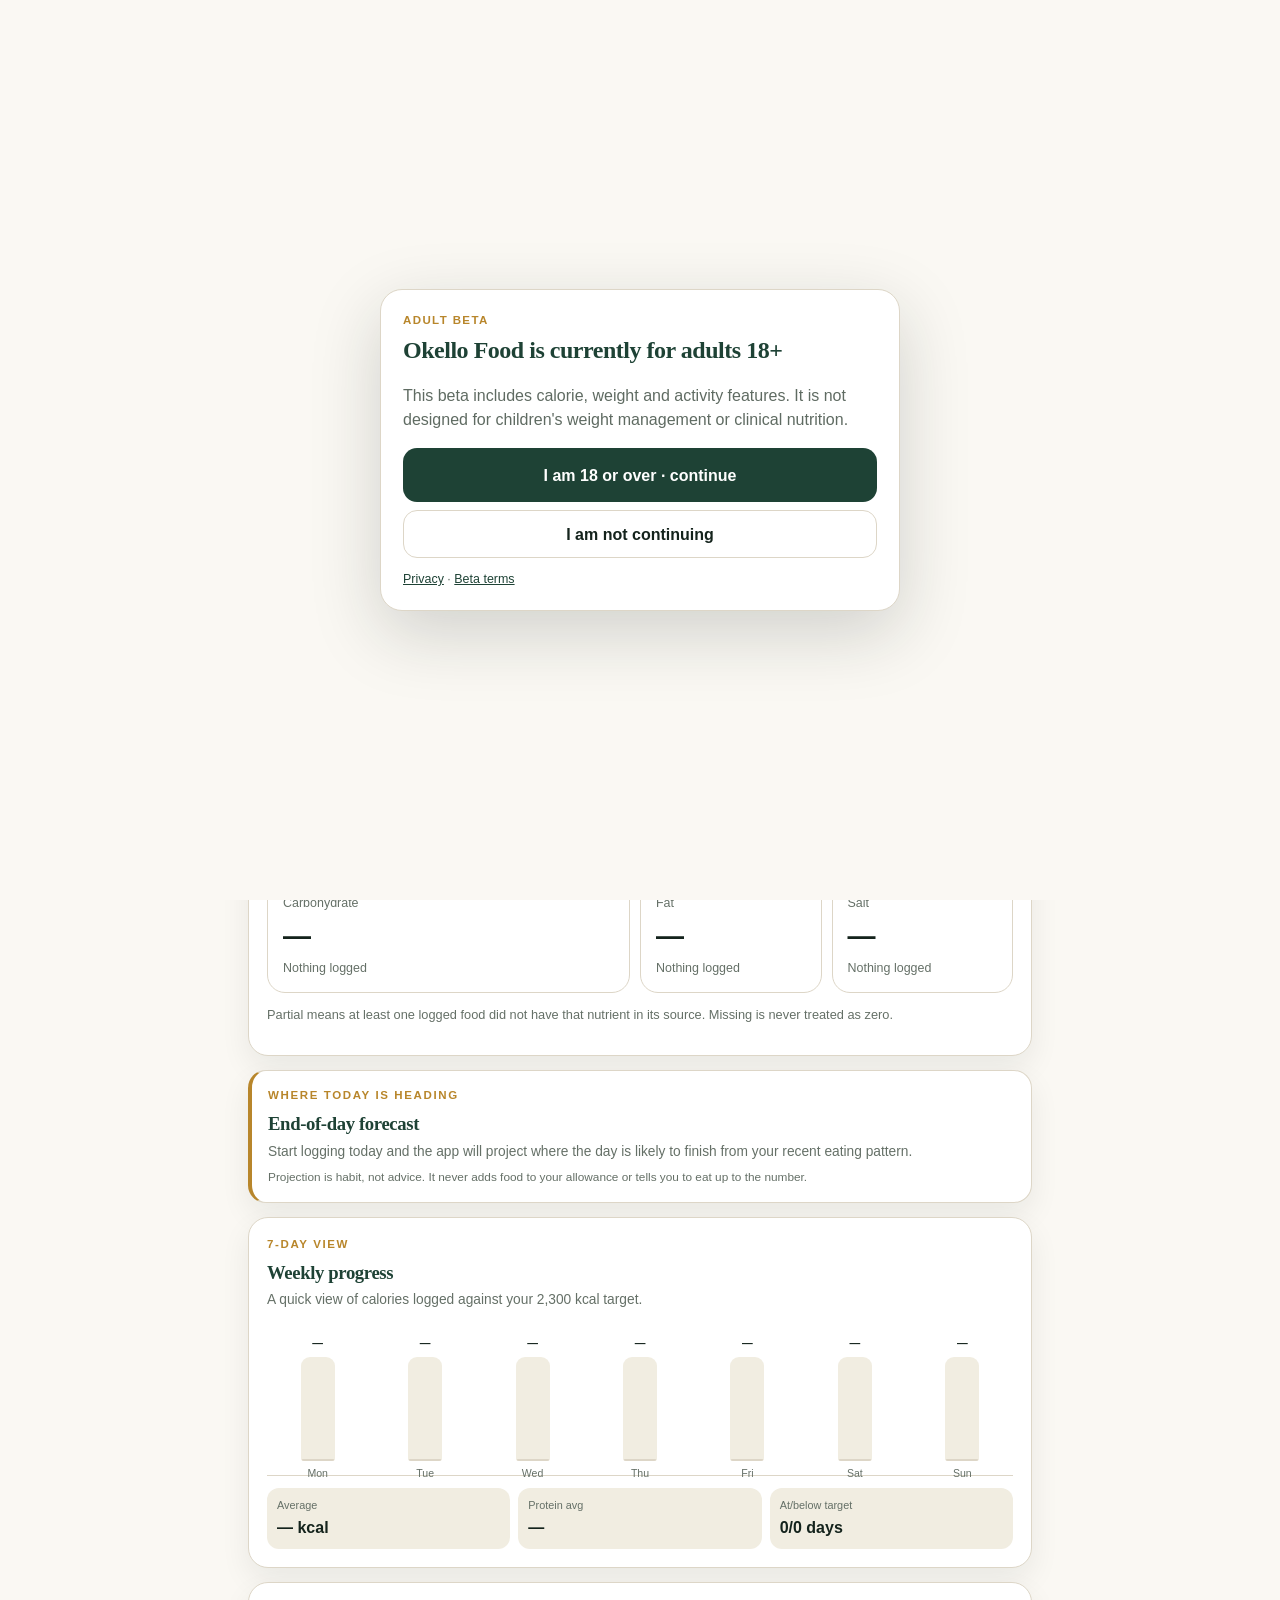
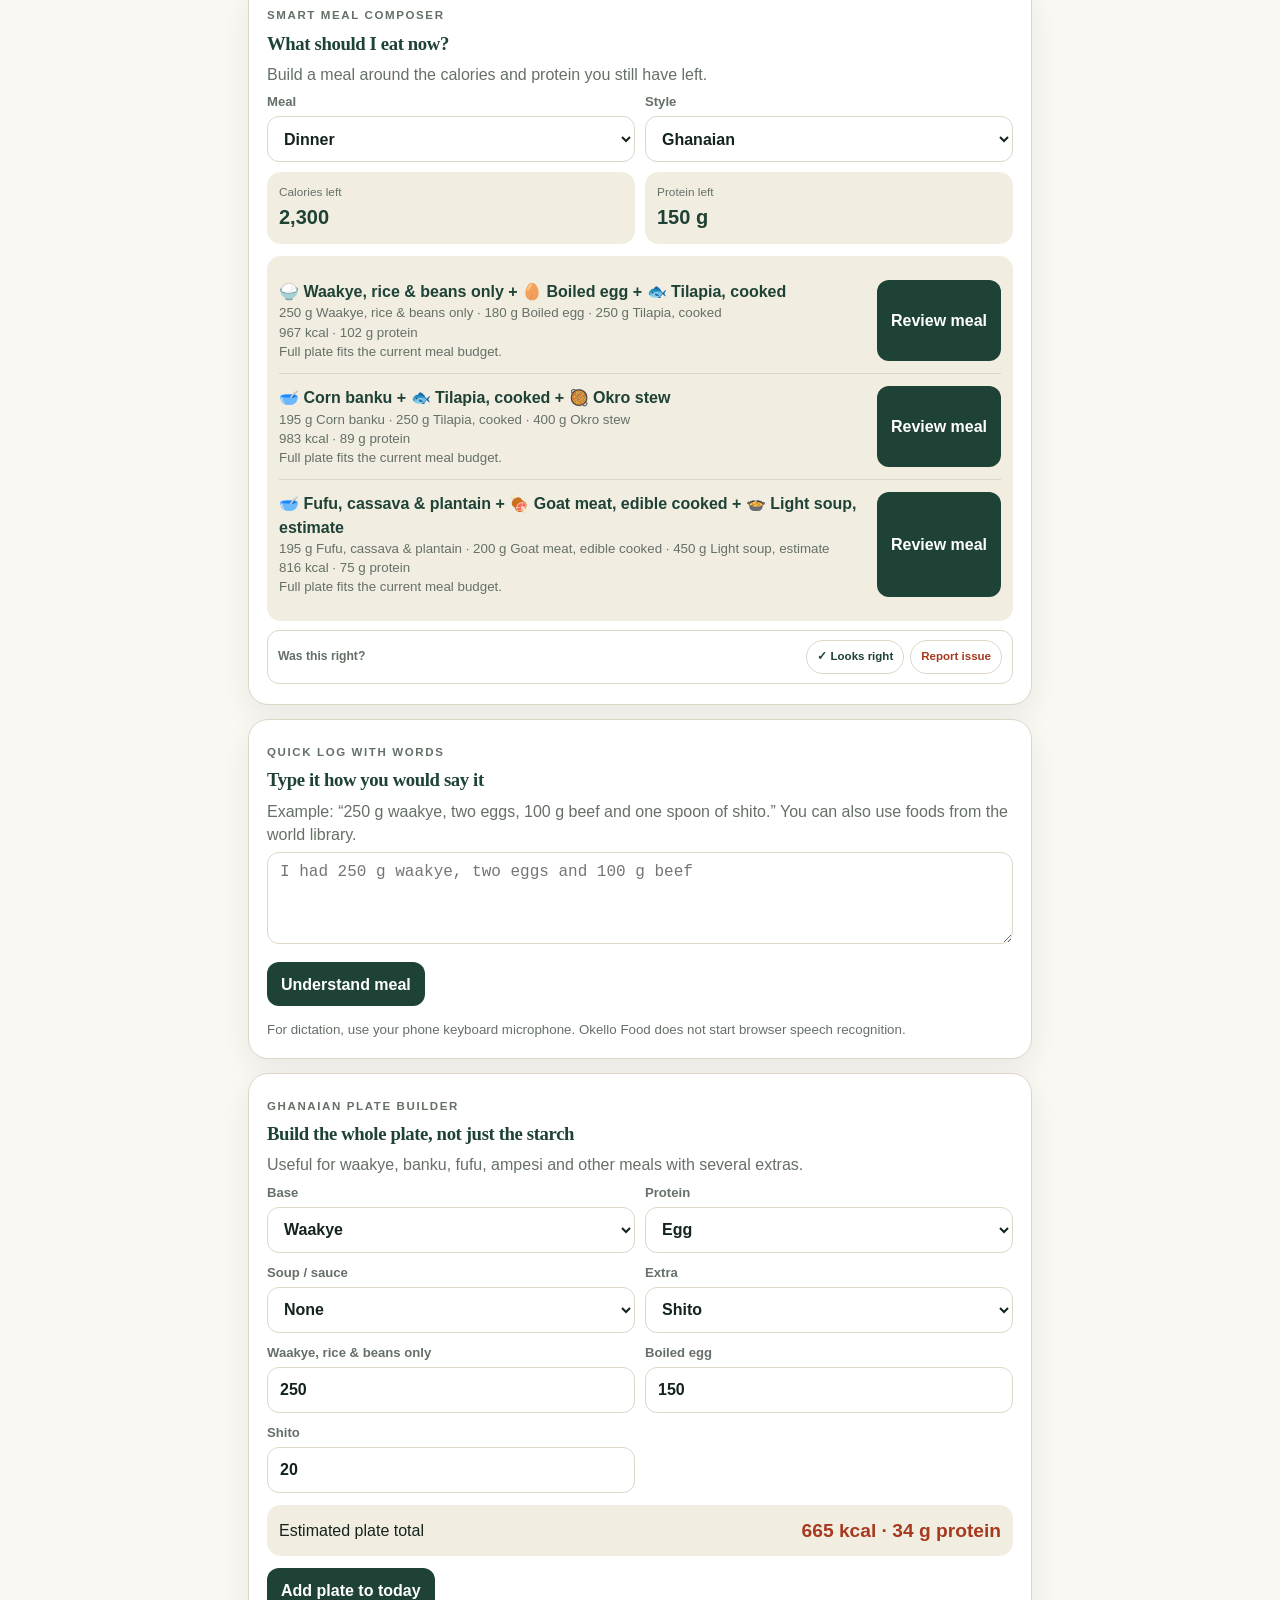
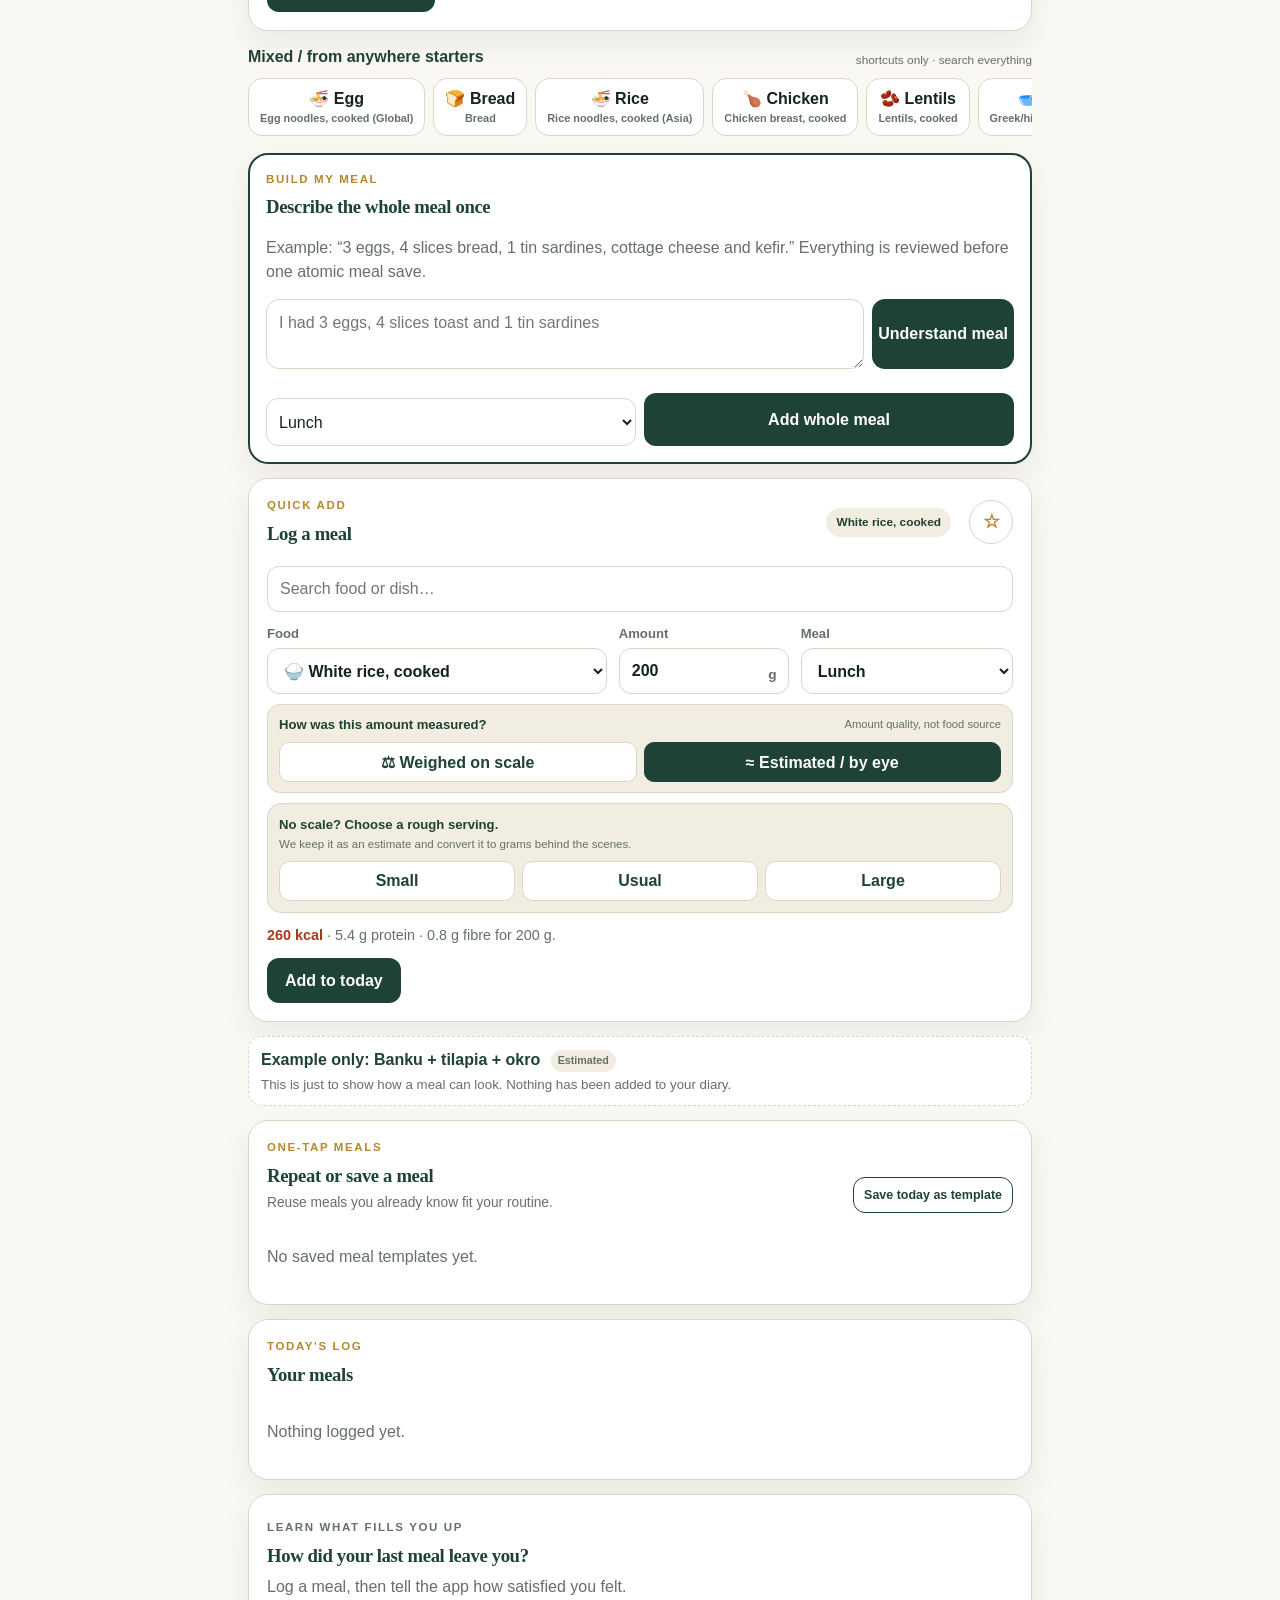
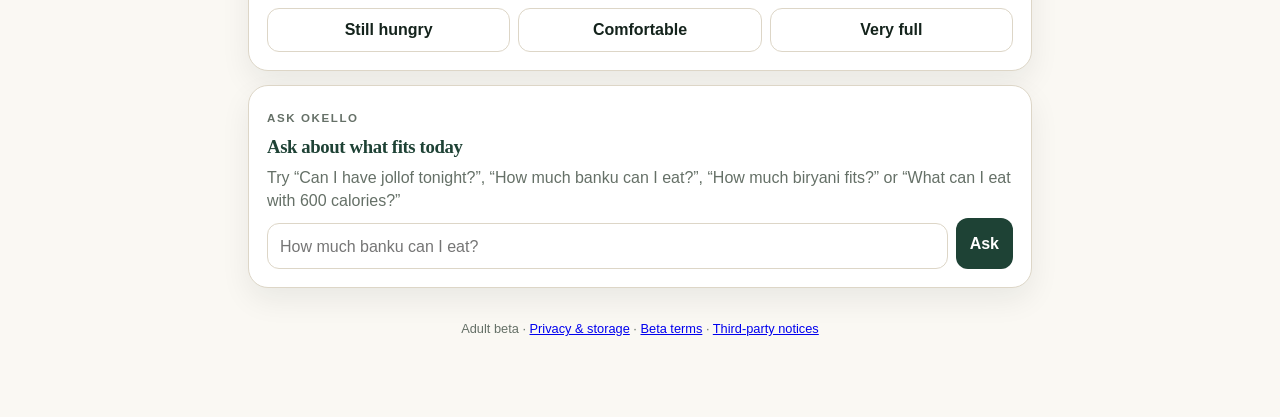
==== commit f008b9f1: "Merge PR #14: v49 repository writes and salt v49: app.js writes through the repository (DD-F11); sal" ====
--- a/index.html
+++ b/index.html
@@ -8,12 +8,12 @@
   <meta name="apple-mobile-web-app-status-bar-style" content="default">
   <meta name="apple-mobile-web-app-title" content="Okello Food">
   <meta name="format-detection" content="telephone=no">
-  <meta name="okello-build-id" content="v48-static-20261016-housekeeping-1">
+  <meta name="okello-build-id" content="v49-static-20261016-repository-salt-1">
   <title>Okello Food Tracker</title>
   <link rel="manifest" href="manifest.webmanifest">
   <link rel="apple-touch-icon" href="assets/icon-192.png">
   <link rel="icon" href="assets/icon-192.png">
-  <link rel="stylesheet" href="styles.css?v=48">
+  <link rel="stylesheet" href="styles.css?v=49">
   <style id="target-safety-first-paint">html.targets-unconfirmed .progress-wrap,html.targets-unconfirmed .smart-box{display:none!important}</style>
 </head>
 <body>
@@ -51,6 +51,7 @@
           <article class="score-card hero-score"><span>Calories</span><strong id="todayCalories">0</strong><small id="calRemainText">Target not set yet</small></article>
           <article class="score-card"><span>Protein</span><strong id="todayProtein">0 g</strong><small id="proteinRemainText">Target not set yet</small></article>
           <article class="score-card"><span>Fibre</span><strong id="todayFibre">0 g</strong><small>From logged foods</small></article>
+          <article class="score-card"><span>Salt</span><strong id="todaySalt">—</strong><small id="saltNote">No salt data for today's foods yet</small></article>
         </div>
         <div class="progress-wrap" aria-label="Calorie target progress"><div id="calorieBar" class="progress-bar"></div></div>
 
@@ -148,6 +149,6 @@
       setTimeout(() => observer.disconnect(), 10000);
     })();
   </script>
-  <script src="bootstrap-v14.js?v=48" defer></script>
+  <script src="bootstrap-v14.js?v=49" defer></script>
 </body>
 </html>
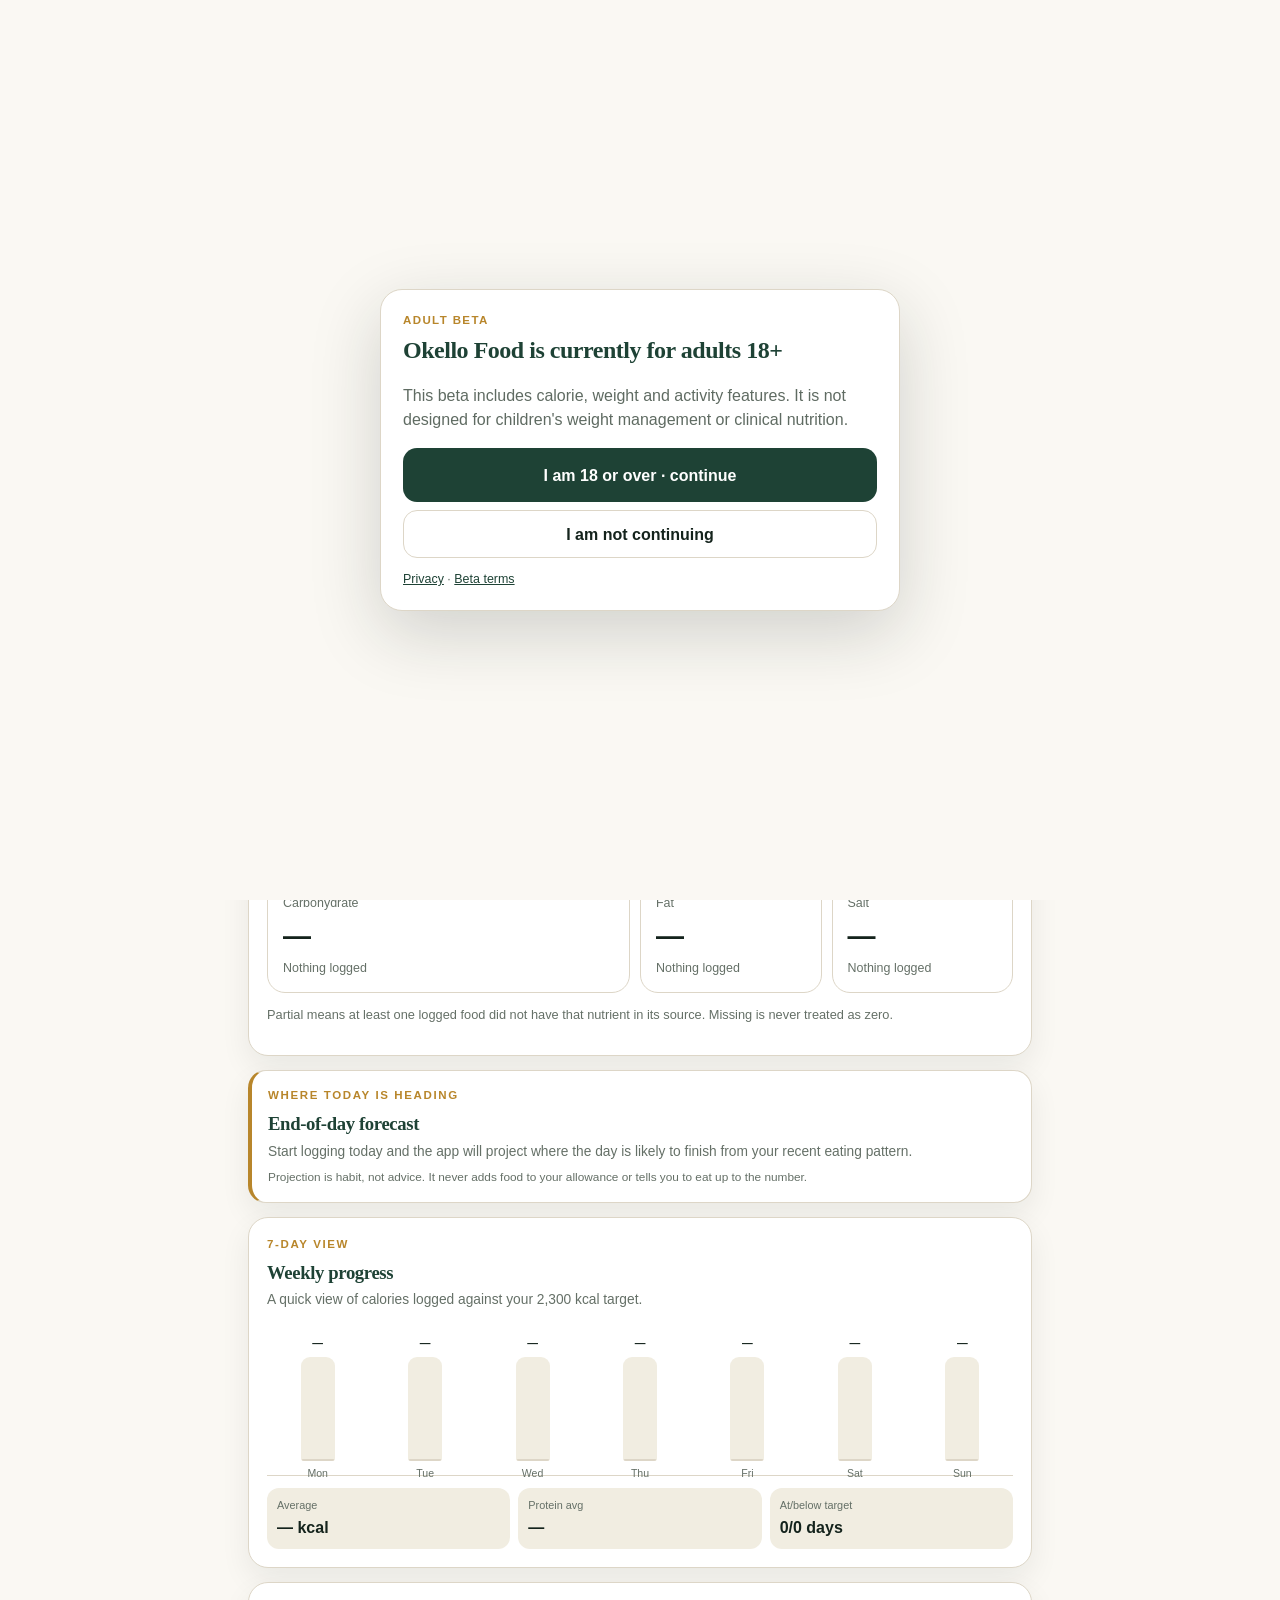
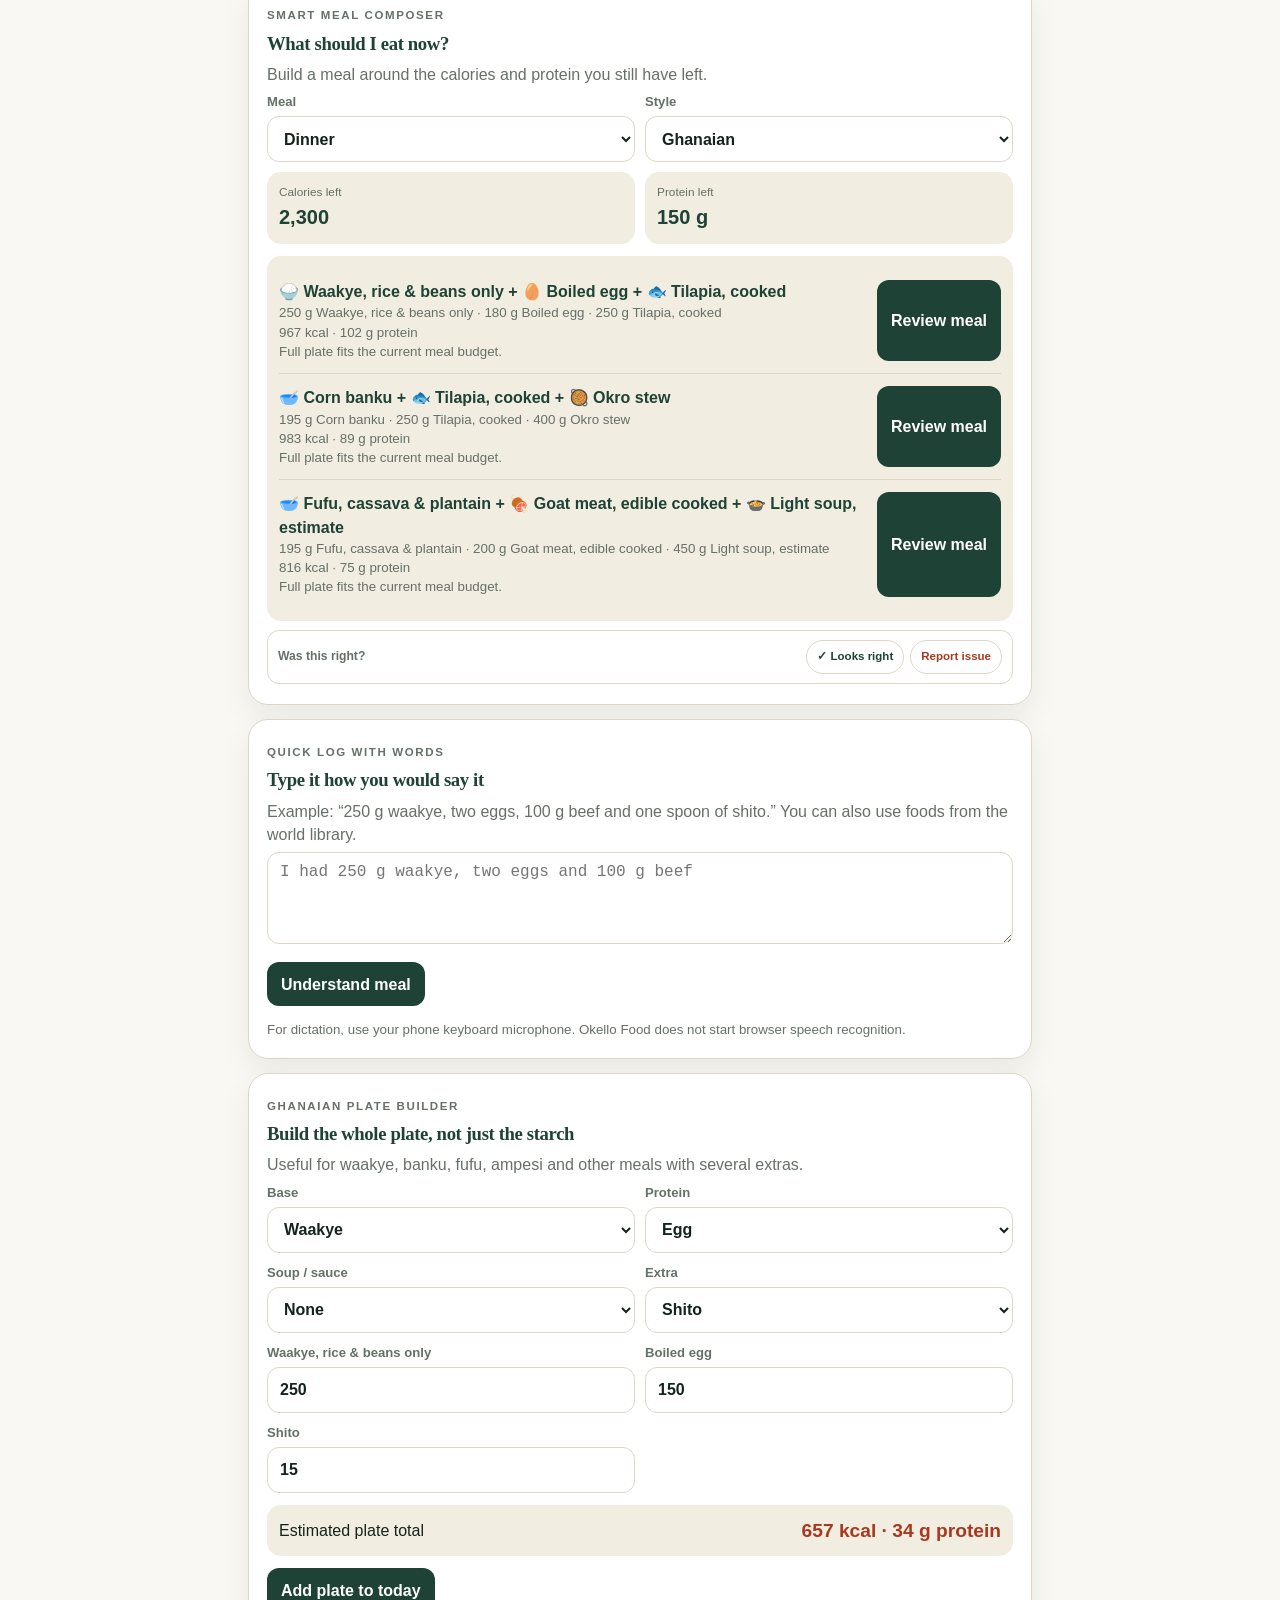
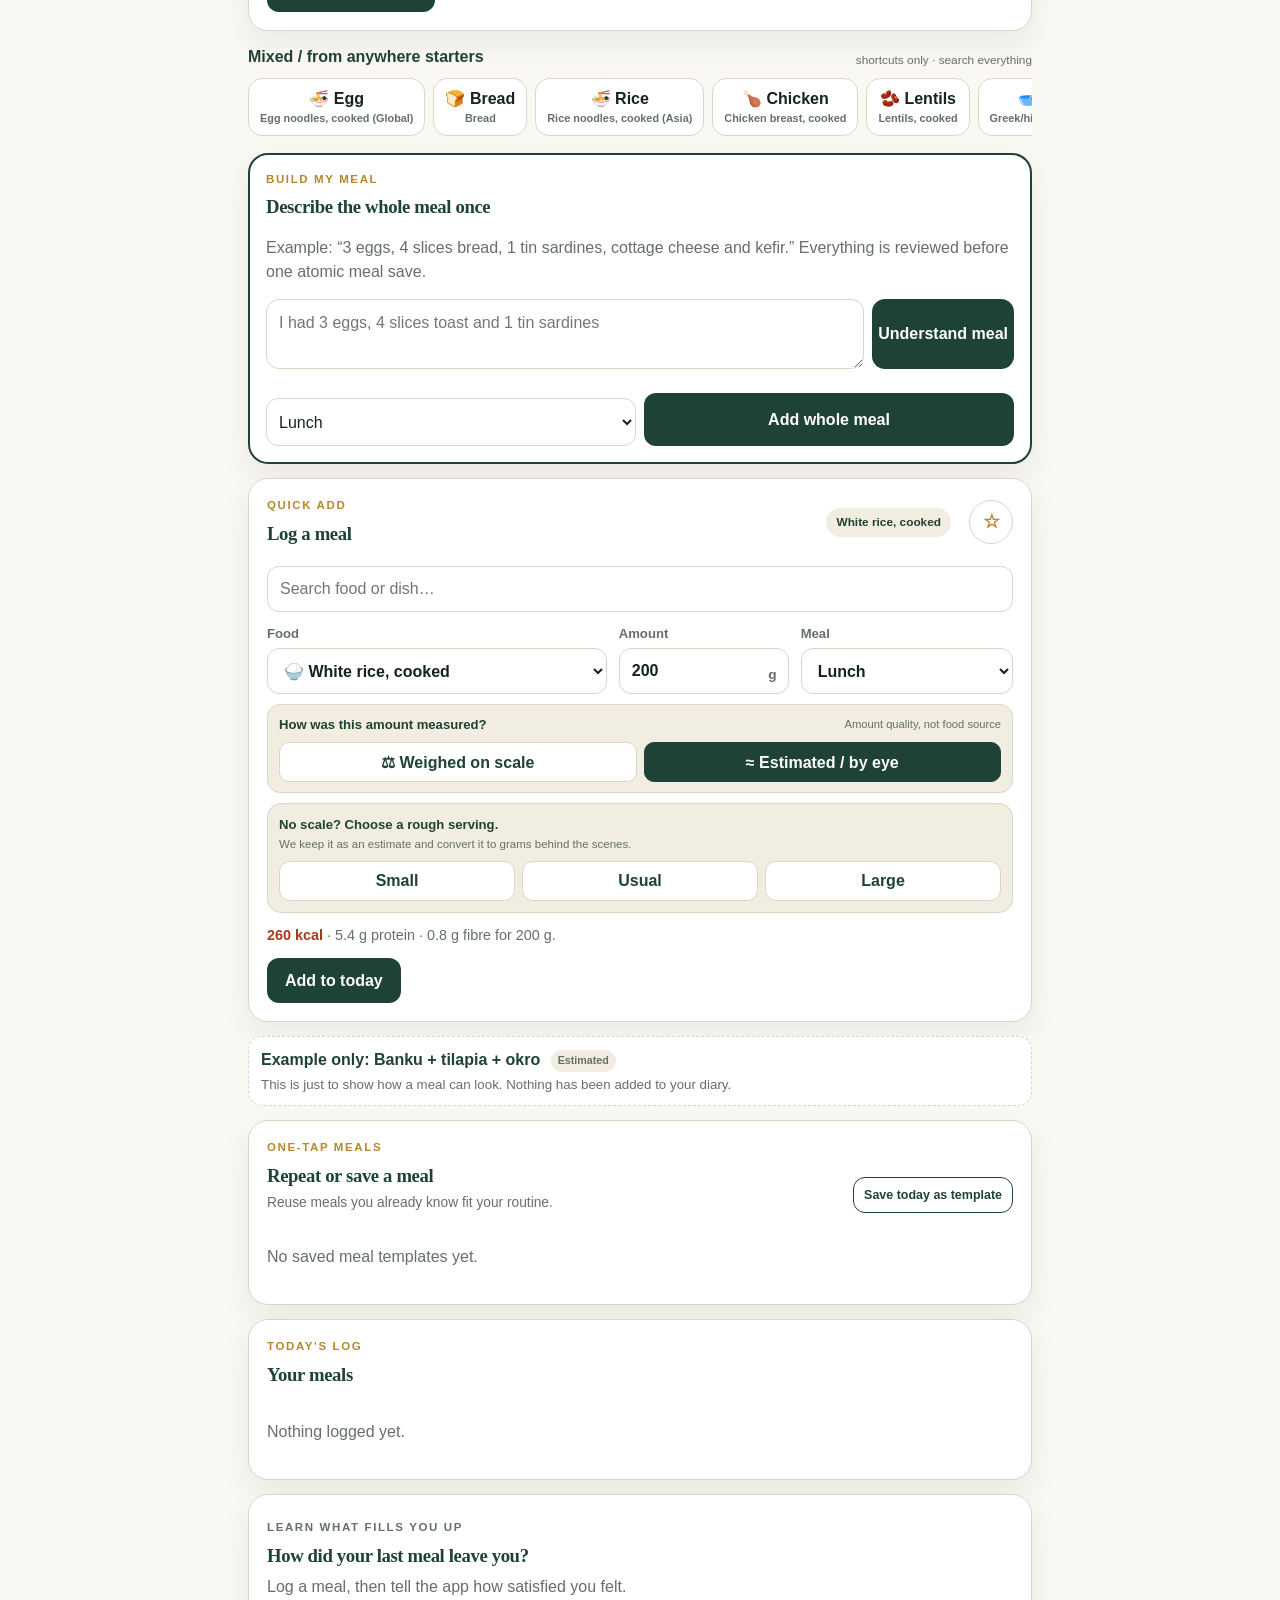
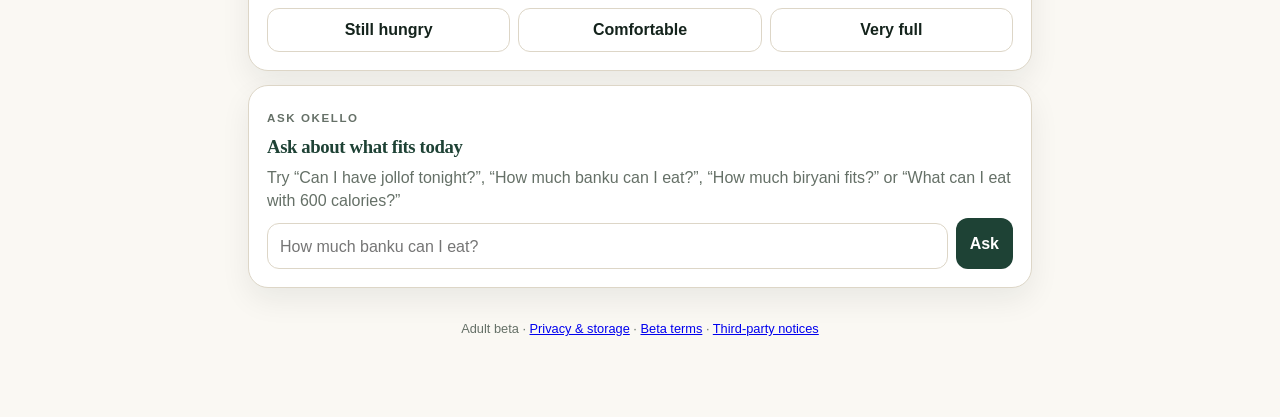
==== commit 550e02fb: "release: v53 render-ownership regression and versioned app shell" ====
--- a/index.html
+++ b/index.html
@@ -8,12 +8,12 @@
   <meta name="apple-mobile-web-app-status-bar-style" content="default">
   <meta name="apple-mobile-web-app-title" content="Okello Food">
   <meta name="format-detection" content="telephone=no">
-  <meta name="okello-build-id" content="v49-static-20261016-repository-salt-1">
+  <meta name="okello-build-id" content="v53-static-20261121-render-ownership-1">
   <title>Okello Food Tracker</title>
   <link rel="manifest" href="manifest.webmanifest">
   <link rel="apple-touch-icon" href="assets/icon-192.png">
   <link rel="icon" href="assets/icon-192.png">
-  <link rel="stylesheet" href="styles.css?v=49">
+  <link rel="stylesheet" href="styles.css?v=53">
   <style id="target-safety-first-paint">html.targets-unconfirmed .progress-wrap,html.targets-unconfirmed .smart-box{display:none!important}</style>
 </head>
 <body>
@@ -149,6 +149,6 @@
       setTimeout(() => observer.disconnect(), 10000);
     })();
   </script>
-  <script src="bootstrap-v14.js?v=49" defer></script>
+  <script src="bootstrap-v14.js?v=53" defer></script>
 </body>
 </html>
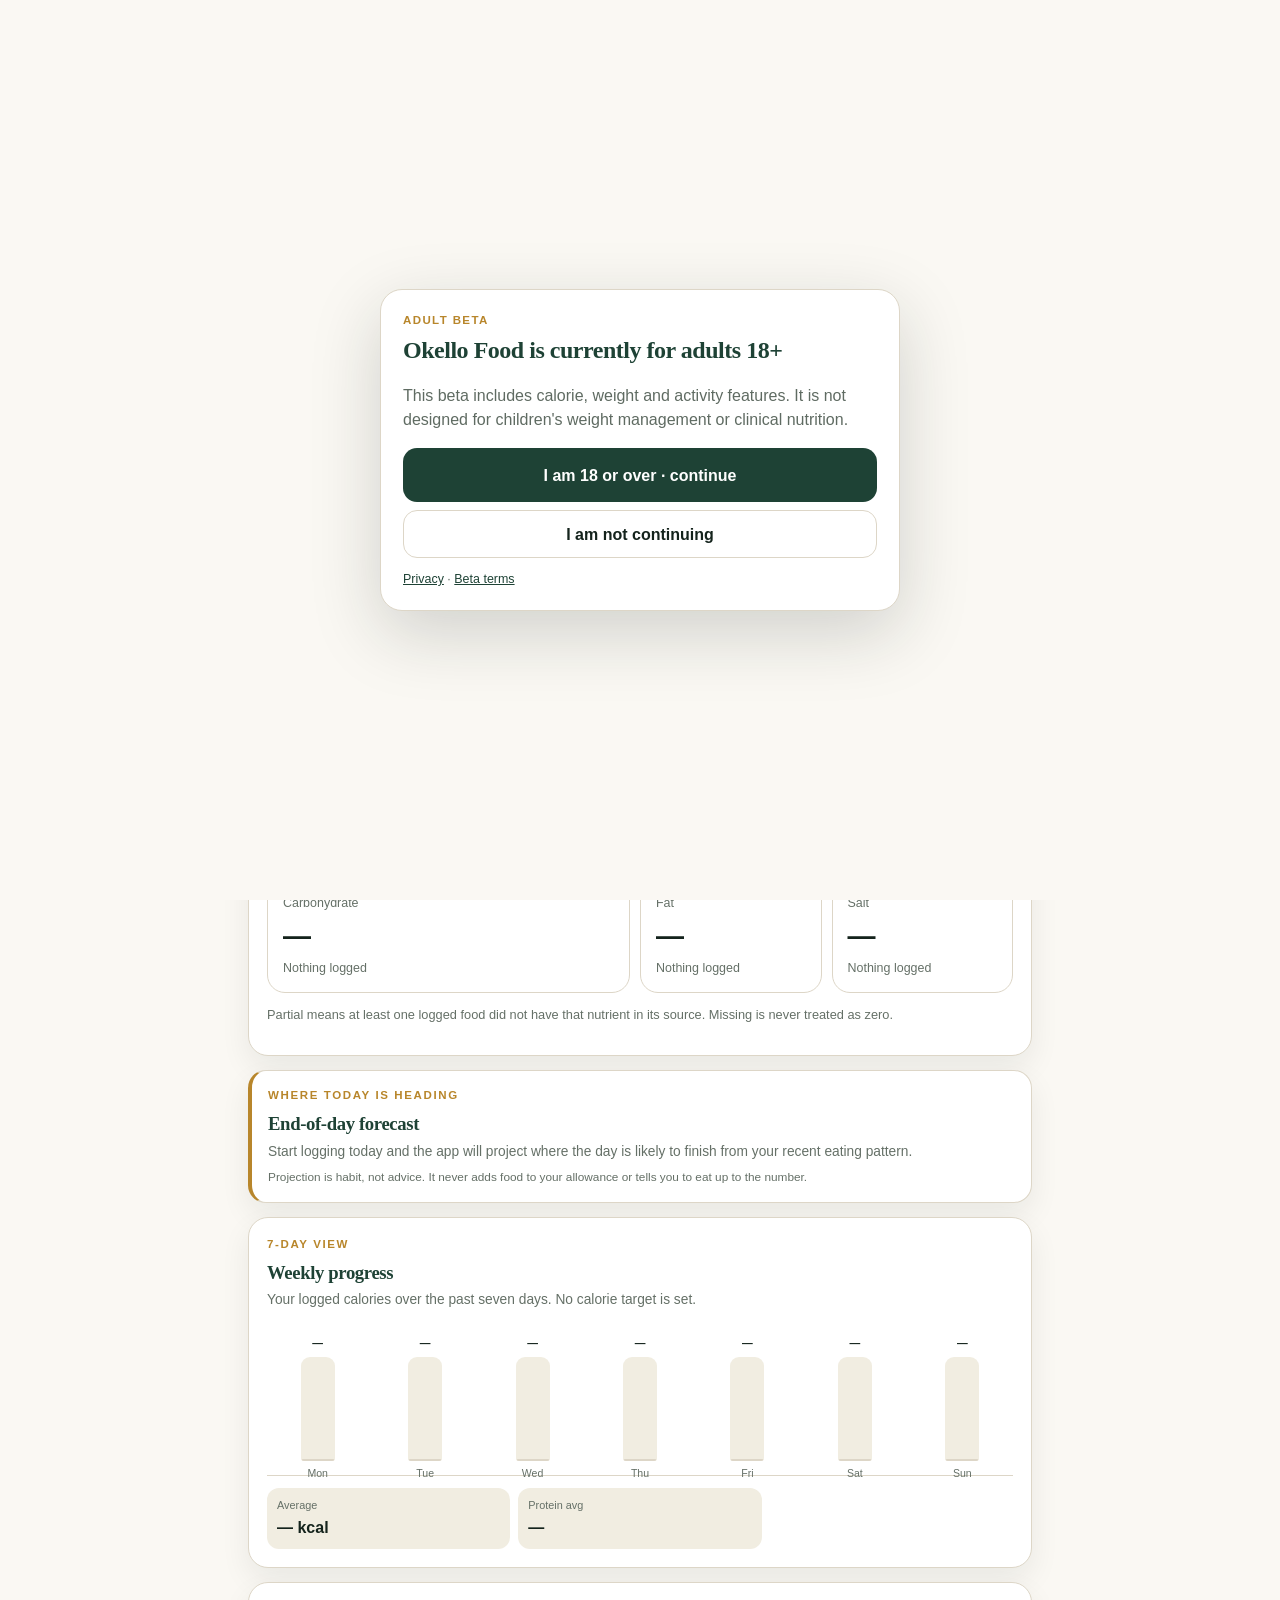
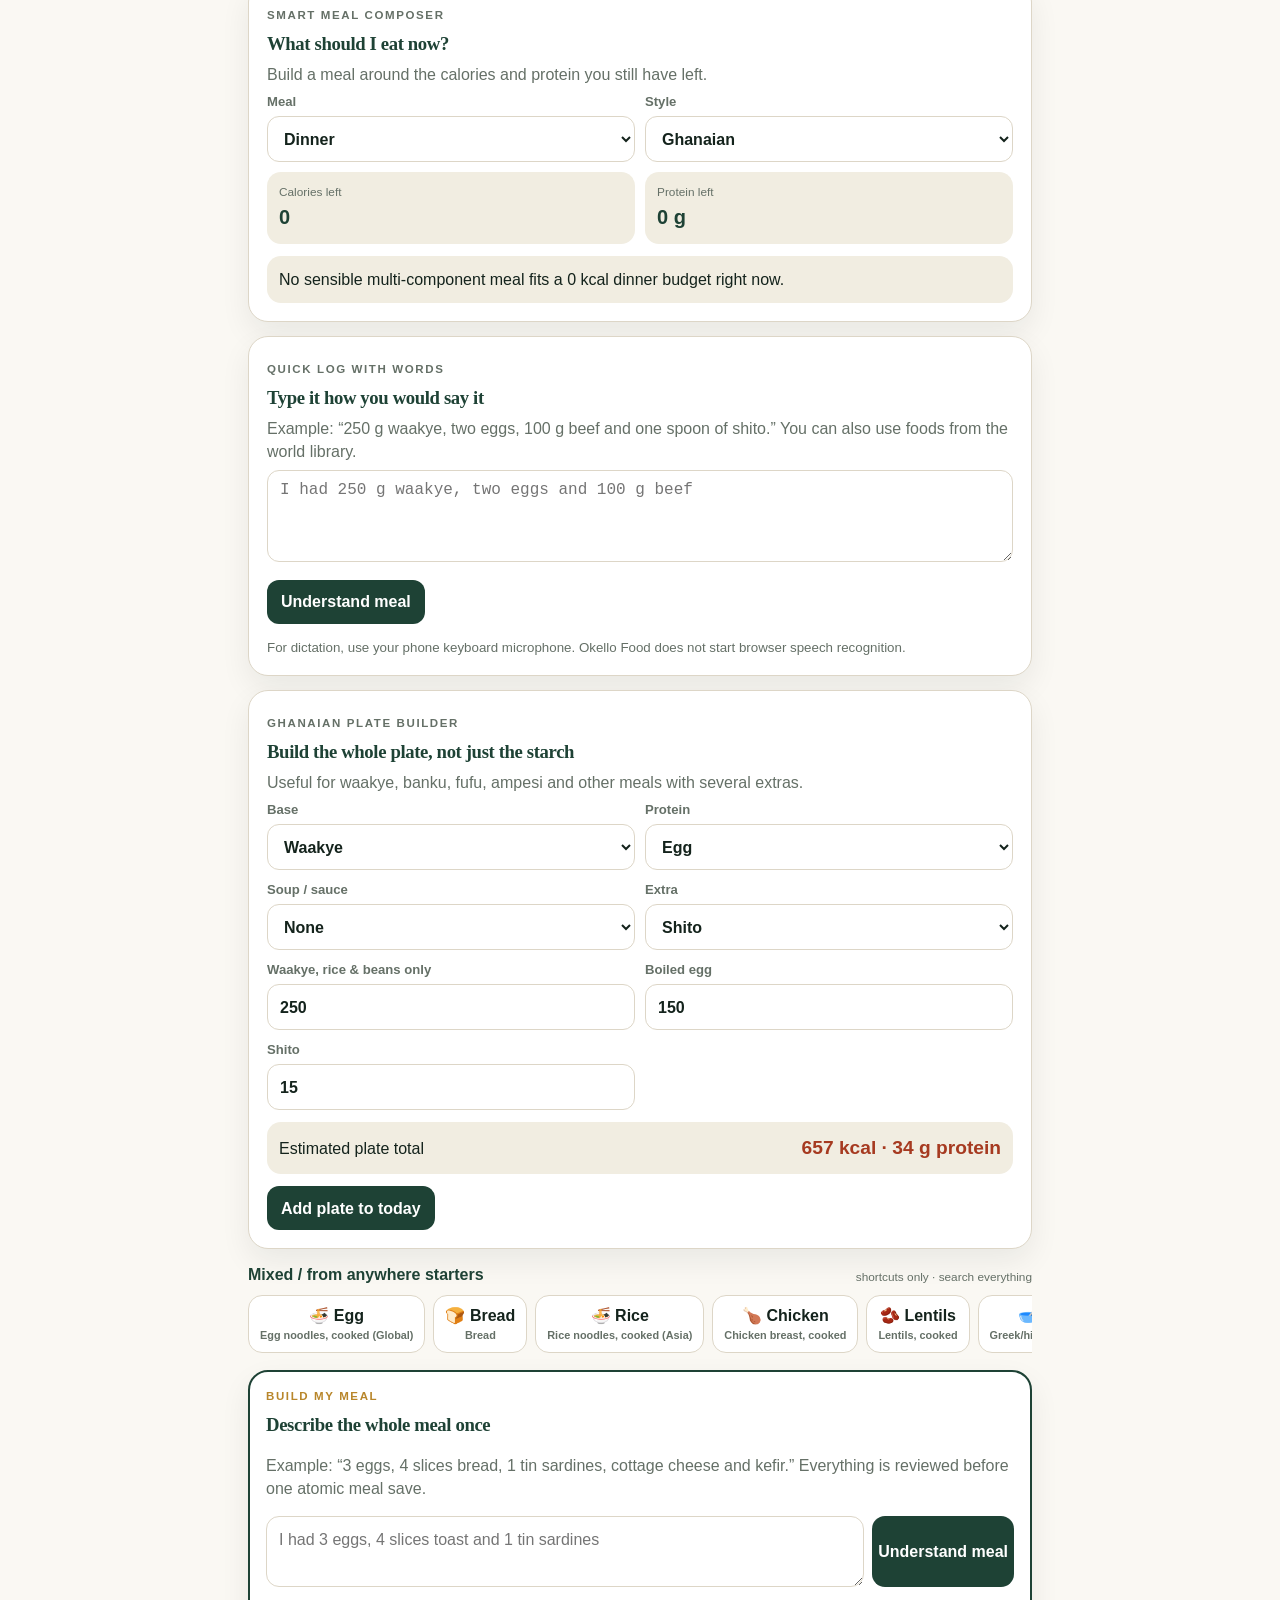
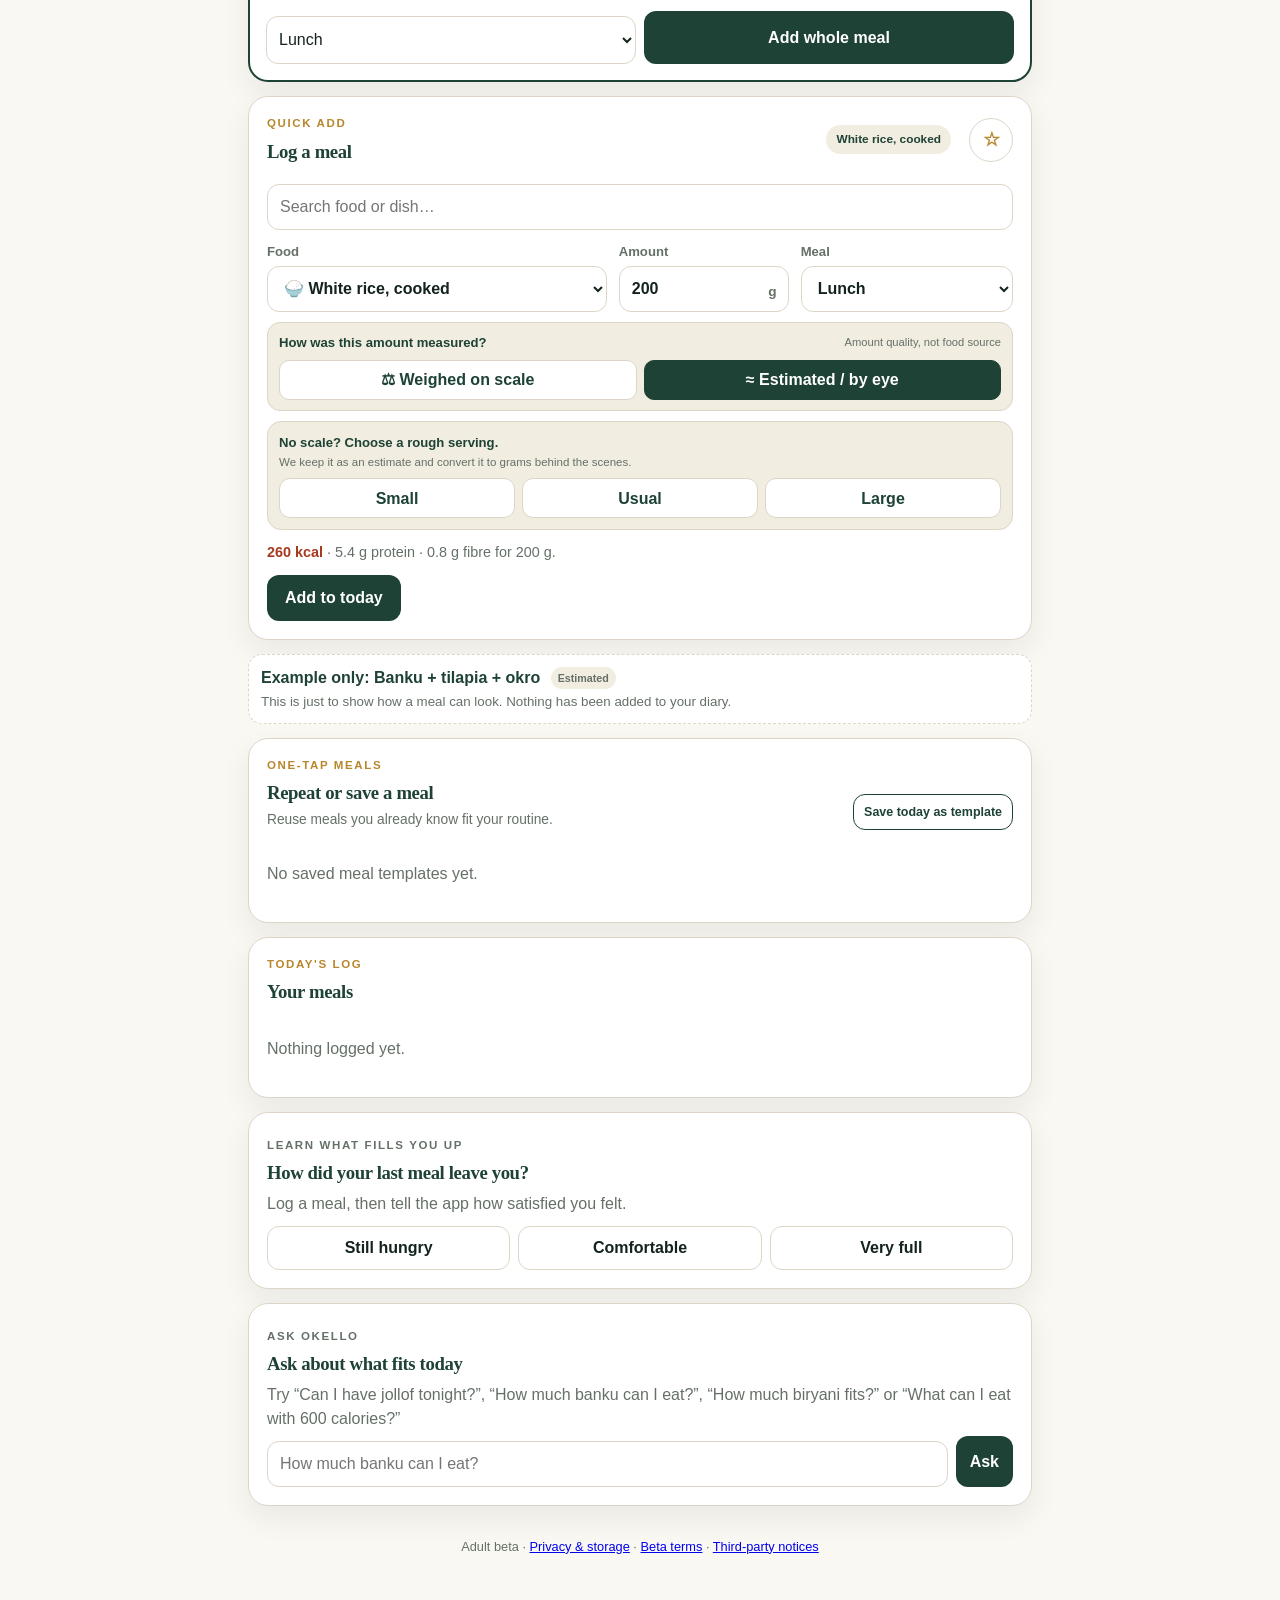
==== commit a691ffd2: "release: v54 target provenance tests and no-default shell" ====
--- a/index.html
+++ b/index.html
@@ -8,12 +8,12 @@
   <meta name="apple-mobile-web-app-status-bar-style" content="default">
   <meta name="apple-mobile-web-app-title" content="Okello Food">
   <meta name="format-detection" content="telephone=no">
-  <meta name="okello-build-id" content="v53-static-20261121-render-ownership-1">
+  <meta name="okello-build-id" content="v54-static-20261121-target-data-1">
   <title>Okello Food Tracker</title>
   <link rel="manifest" href="manifest.webmanifest">
   <link rel="apple-touch-icon" href="assets/icon-192.png">
   <link rel="icon" href="assets/icon-192.png">
-  <link rel="stylesheet" href="styles.css?v=53">
+  <link rel="stylesheet" href="styles.css?v=54">
   <style id="target-safety-first-paint">html.targets-unconfirmed .progress-wrap,html.targets-unconfirmed .smart-box{display:none!important}</style>
 </head>
 <body>
@@ -149,6 +149,6 @@
       setTimeout(() => observer.disconnect(), 10000);
     })();
   </script>
-  <script src="bootstrap-v14.js?v=53" defer></script>
+  <script src="bootstrap-v14.js?v=54" defer></script>
 </body>
 </html>
